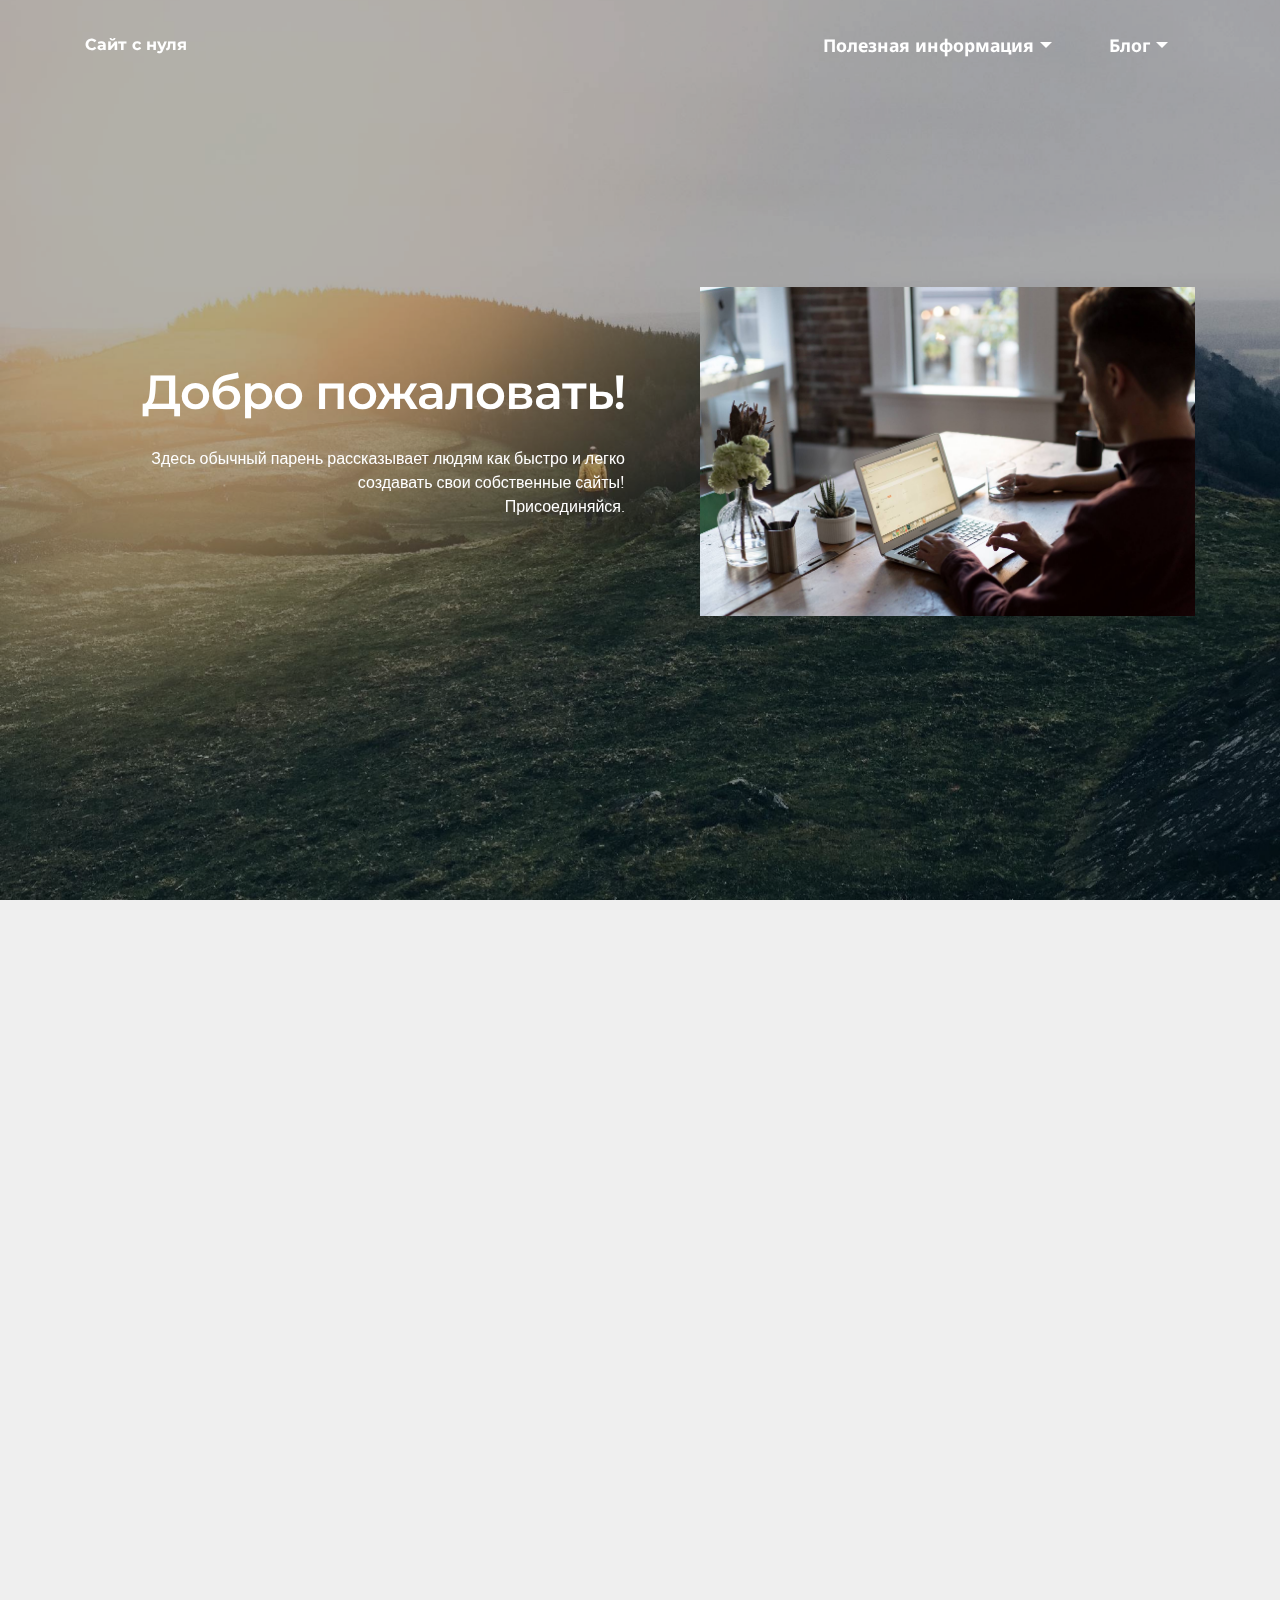
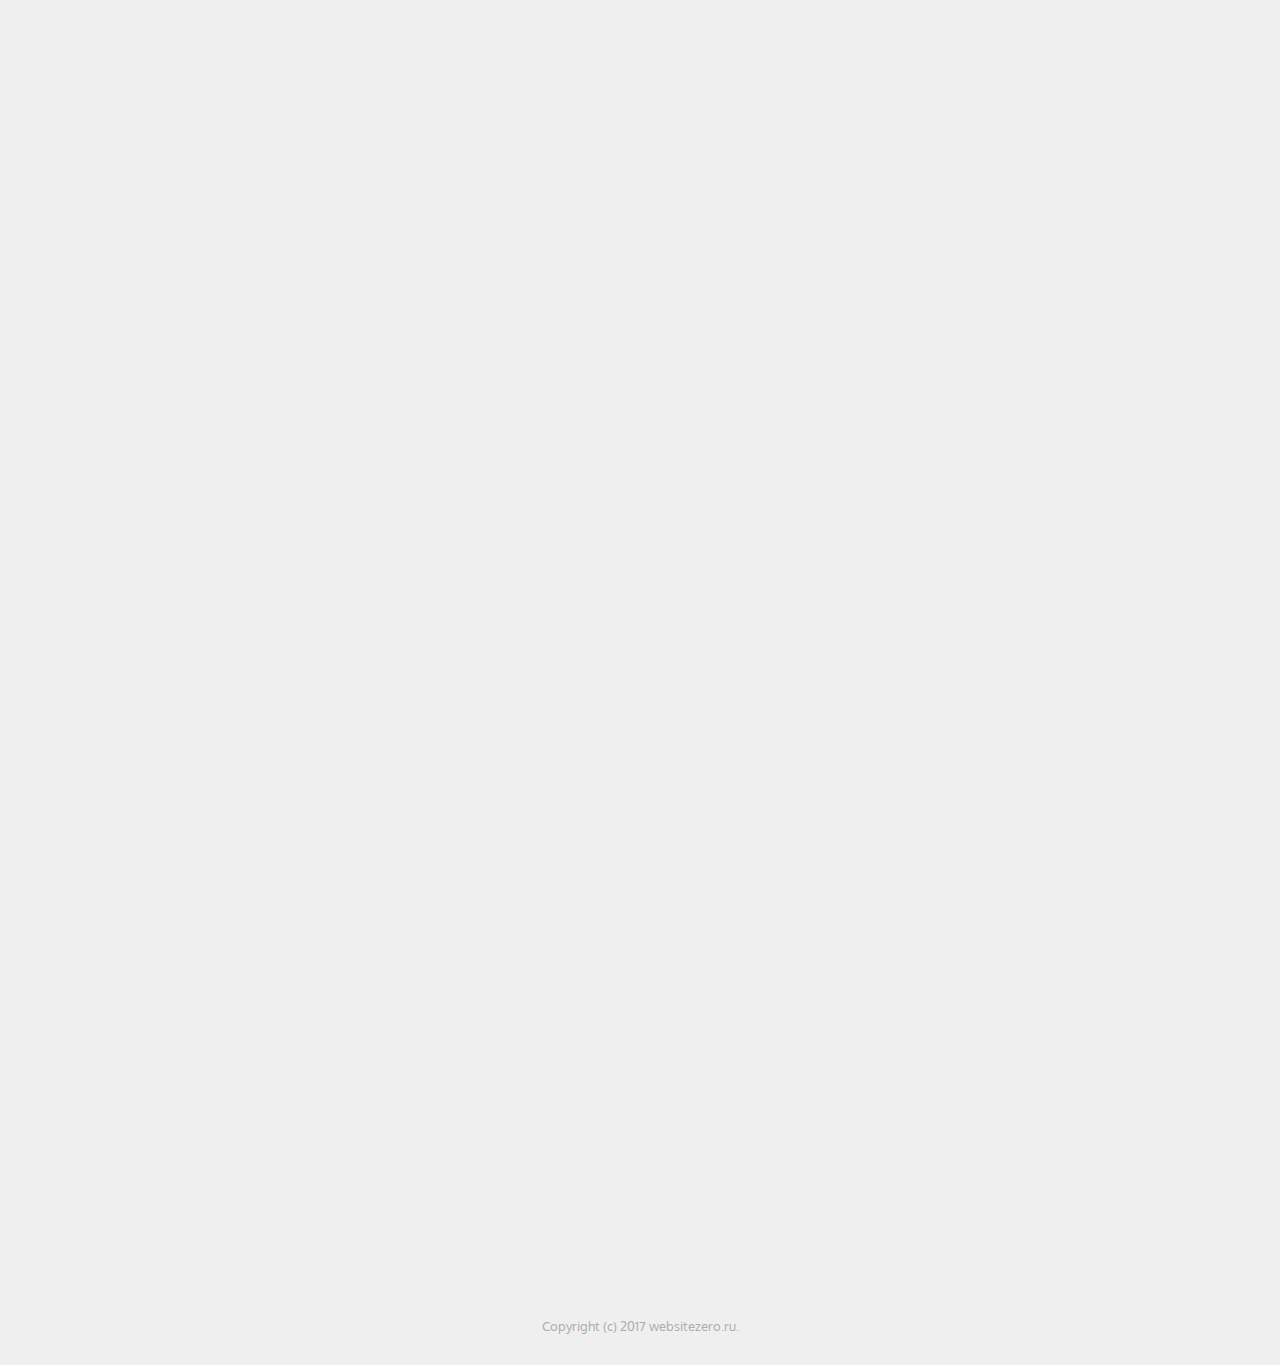
==== index.html @ 894ef50d "create github pages" ====
<!DOCTYPE html>
<html>
<head>
  <!-- Site made with Mobirise Website Builder v3.12.1, https://mobirise.com -->
  <meta charset="UTF-8">
  <meta http-equiv="X-UA-Compatible" content="IE=edge">
  <meta name="generator" content="Mobirise v3.12.1, mobirise.com">
  <meta name="viewport" content="width=device-width, initial-scale=1">
  <link rel="shortcut icon" href="assets/images/logo.png" type="image/x-icon">
  <meta name="description" content="">
  <title>Welcome</title>
  <link rel="stylesheet" href="https://fonts.googleapis.com/css?family=Lora:400,700,400italic,700italic&amp;subset=latin">
  <link rel="stylesheet" href="https://fonts.googleapis.com/css?family=Montserrat:400,700">
  <link rel="stylesheet" href="https://fonts.googleapis.com/css?family=Raleway:100,100i,200,200i,300,300i,400,400i,500,500i,600,600i,700,700i,800,800i,900,900i">
  <link rel="stylesheet" href="assets/bootstrap-material-design-font/css/material.css">
  <link rel="stylesheet" href="assets/web/assets/mobirise-icons/mobirise-icons.css">
  <link rel="stylesheet" href="assets/et-line-font-plugin/style.css">
  <link rel="stylesheet" href="assets/tether/tether.min.css">
  <link rel="stylesheet" href="assets/bootstrap/css/bootstrap.min.css">
  <link rel="stylesheet" href="assets/animate.css/animate.min.css">
  <link rel="stylesheet" href="assets/dropdown/css/style.css">
  <link rel="stylesheet" href="assets/socicon/css/styles.css">
  <link rel="stylesheet" href="assets/theme/css/style.css">
  <link rel="stylesheet" href="assets/mobirise/css/mbr-additional.css" type="text/css">
  
  
  
</head>
<body>
<section id="menu-m">

    <nav class="navbar navbar-dropdown bg-color transparent navbar-fixed-top">
        <div class="container">

            <div class="mbr-table">
                <div class="mbr-table-cell">

                    <div class="navbar-brand">
                        
                        <a class="navbar-caption" href="index.html">Сайт с нуля</a>
                    </div>

                </div>
                <div class="mbr-table-cell">

                    <button class="navbar-toggler pull-xs-right hidden-md-up" type="button" data-toggle="collapse" data-target="#exCollapsingNavbar">
                        <div class="hamburger-icon"></div>
                    </button>

                    <ul class="nav-dropdown collapse pull-xs-right nav navbar-nav navbar-toggleable-sm" id="exCollapsingNavbar"><li class="nav-item dropdown"><a class="nav-link link dropdown-toggle" href="https://mobirise.com/" data-toggle="dropdown-submenu" aria-expanded="false">Полезная информация</a><div class="dropdown-menu"><a class="dropdown-item" href="https://mobirise.com/" target="_blank">Официалный сайт Mobirise</a><a class="dropdown-item" href="Domens.html">Как выбрать хороший домен</a><a class="dropdown-item" href="Cheapest domens.html">Как подобрать хороший сайт - регистратор</a></div></li><li class="nav-item dropdown open"><a class="nav-link link dropdown-toggle" href="https://mobirise.com/" aria-expanded="true" data-toggle="dropdown-submenu">Блог</a><div class="dropdown-menu"><a class="dropdown-item" href="Introduction.html">Введение</a><a class="dropdown-item" href="Searching.html">Ищем лучший сайт-мейкер</a><a class="dropdown-item" href="Day 2.html">Создаем сам сайт</a><a class="dropdown-item" href="Day 3.html">Выходим в сеть</a></div></li></ul>
                    <button hidden="" class="navbar-toggler navbar-close" type="button" data-toggle="collapse" data-target="#exCollapsingNavbar">
                        <div class="close-icon"></div>
                    </button>

                </div>
            </div>

        </div>
    </nav>

</section>

<section class="engine"><a rel="external" href="https://mobirise.com">https://mobirise.com/</a></section><section class="mbr-section mbr-section-hero mbr-section-full header2 mbr-parallax-background mbr-after-navbar" id="header2-51" style="background-image: url(assets/images/landscape.jpg);">

    <div class="mbr-overlay" style="opacity: 0.3; background-color: rgb(0, 0, 0);">
    </div>

    <div class="mbr-table mbr-table-full">
        <div class="mbr-table-cell">

            <div class="container">
                <div class="mbr-section row">
                    <div class="mbr-table-md-up">
                        
                        
                        

                        <div class="mbr-table-cell col-md-5 content-size text-xs-center text-md-right">

                            <h3 class="mbr-section-title display-2">Добро пожаловать!</h3>

                            <div class="mbr-section-text">
                                <p>Здесь обычный парень рассказывает людям как быстро и легко &nbsp;создавать свои собственные сайты!<br>Присоединяйся.</p>
                            </div>

                            

                        </div>
                        <div class="mbr-table-cell mbr-valign-top mbr-left-padding-md-up col-md-7 image-size" style="width: 50%;">
                            <div class="mbr-figure"><img src="assets/images/coworkers.jpg"></div>
                        </div>

                    </div>
                </div>
            </div>

        </div>
    </div>

    

</section>

<section class="mbr-section mbr-section__container article" id="header3-52" style="background-color: rgb(239, 239, 239); padding-top: 20px; padding-bottom: 20px;">
    <div class="container">
        <div class="row">
            <div class="col-xs-12">
                <h3 class="mbr-section-title display-2">Почему именно я?</h3>
                <small class="mbr-section-subtitle">Все просто</small>
            </div>
        </div>
    </div>
</section>

<section class="mbr-cards mbr-section mbr-section-nopadding" id="features7-57" style="background-color: rgb(239, 239, 239);">

    

    <div class="mbr-cards-row row">
        <div class="mbr-cards-col col-xs-12 col-lg-3" style="padding-top: 80px; padding-bottom: 80px;">
            <div class="container">
                <div class="card cart-block">
                    <div class="card-img iconbox"><a href="https://mobirise.com" class="etl-icon icon-hourglass mbr-iconfont mbr-iconfont-features7" style="color: rgb(255, 255, 255);"></a></div>
                    <div class="card-block">
                        <h4 class="card-title">Быстро</h4>
                        <h5 class="card-subtitle">Время скоротечно</h5>
                        <p class="card-text">Прочитав блог один раз, вы навсегда забудете, что такое долгое создание сайтов.</p>
                        
                    </div>
                </div>
            </div>
        </div>
        <div class="mbr-cards-col col-xs-12 col-lg-3" style="padding-top: 80px; padding-bottom: 80px;">
            <div class="container">
                <div class="card cart-block">
                    <div class="card-img iconbox"><a href="https://mobirise.com" class="etl-icon icon-search mbr-iconfont mbr-iconfont-features7" style="color: rgb(255, 255, 255);"></a></div>
                    <div class="card-block">
                        <h4 class="card-title">Понятно</h4>
                        <h5 class="card-subtitle">Прочел, но не забыл</h5>
                        <p class="card-text">Большое количество скриншотов и объяснений помогут навсегда усвоить процесс создания сайтов.</p>
                        
                    </div>
                </div>
          </div>
        </div>
        <div class="mbr-cards-col col-xs-12 col-lg-3" style="padding-top: 80px; padding-bottom: 80px;">
            <div class="container">
                <div class="card cart-block">
                    <div class="card-img iconbox"><a href="https://mobirise.com" class="etl-icon icon-linegraph mbr-iconfont mbr-iconfont-features7" style="color: rgb(255, 255, 255);"></a></div>
                    <div class="card-block">
                        <h4 class="card-title">Структурировано</h4>
                        <h5 class="card-subtitle">Каждый шаг важен</h5>
                        <p class="card-text">Последовательно разбирается каждый этап создания сайта: от первого блока до покупки домена.</p>
                        
                    </div>
                </div>
            </div>
        </div>
        <div class="mbr-cards-col col-xs-12 col-lg-3" style="padding-top: 80px; padding-bottom: 80px;">
            <div class="container">
                <div class="card cart-block">
                    <div class="card-img iconbox"><a href="https://mobirise.com" class="mbri-users mbr-iconfont mbr-iconfont-features7" style="color: rgb(255, 255, 255);"></a></div>
                    <div class="card-block">
                        <h4 class="card-title">Такой же как и вы</h4>
                        <h5 class="card-subtitle">Не из XXII века</h5>
                        <p class="card-text">Я не обладаю никакими знаниями в области программирования, поэтому и говорю простыми, всем понятными словами.</p>
                        
                    </div>
                </div>
            </div>
        </div>
        
        
    </div>
</section>

<section class="mbr-section" id="testimonials2-54" style="background-color: rgb(239, 239, 239); padding-top: 120px; padding-bottom: 120px;">

    

        <div class="mbr-section mbr-section__container mbr-section__container--middle">
            <div class="container">
                <div class="row">
                    <div class="col-xs-12 text-xs-center">
                        <h3 class="mbr-section-title display-2">А что скажут пользователи?</h3>
                        
                    </div>
                </div>
            </div>
        </div>


    <div class="mbr-section mbr-section-nopadding">
        <div class="container">
            <div class="row">

                <div class="col-xs-12">

                    <div class="mbr-testimonial card">
                        <div class="card-block"><p>“Это действительно прекрасный сайт, который помог мне создать html - страницу за 3 минуты (обычно это занимает 2-3 часа) Я надеюсь, что автор продолжит работу и с другими сайт-мейкерами.”</p></div>
                        <div class="mbr-author card-footer">
                            
                            <div class="mbr-author-name">Александр В.</div>
                            
                        </div>
                    </div><div class="mbr-testimonial card">
                        <div class="card-block"><p>“На первый взгляд, это простое и понятное руководство по сложной теме, однако это не совсем так. Это простое и понятное руководство по простой теме. Благодаря этому блогу теперь я думаю именно так.”</p></div>
                        <div class="mbr-author card-footer">
                            
                            <div class="mbr-author-name">Евгений Б.</div>
                            
                        </div>
                    </div><div class="mbr-testimonial card">
                        <div class="card-block"><p>“Работаю дизайнером, и как любому дизайнеру мне требовался собственный сайт, однако я не знала что тут и как. Прочитав блог, создала свой красивый сайт всего за 20 минут. Клиенты в восторге! Спасибо! ”</p></div>
                        <div class="mbr-author card-footer">
                            
                            <div class="mbr-author-name">Юлия Ц.</div>
                            
                        </div>
                    </div>

                </div>

            </div>

        </div>
    </div>
</section>

<section class="mbr-section mbr-section__container article" id="header3-55" style="background-color: rgb(239, 239, 239); padding-top: 20px; padding-bottom: 20px;">
    <div class="container">
        <div class="row">
            <div class="col-xs-12">
                <h3 class="mbr-section-title display-2">Так чего же ты ждешь?</h3>
                
            </div>
        </div>
    </div>
</section>

<section class="mbr-section mbr-section-md-padding" id="social-buttons1-56" style="background-color: rgb(239, 239, 239); padding-top: 90px; padding-bottom: 90px;">
    
    <div class="container">
        <div class="row">
            <div class="col-md-8 col-md-offset-2 text-xs-center">
                <h3 class="mbr-section-title display-2">Расскажи об этом сайте!</h3>
                <div>

                  <div class="mbr-social-likes" data-counters="false">
                    <span class="btn btn-social facebook" title="Share link on Facebook">
                        <i class="socicon socicon-facebook"></i>
                    </span>
                    <span class="btn btn-social twitter" title="Share link on Twitter">
                        <i class="socicon socicon-twitter"></i>
                    </span>
                    
                    <span class="btn btn-social vkontakte" title="Share link on VKontakte">
                        <i class="socicon socicon-vkontakte"></i>
                    </span>
                    <span class="btn btn-social odnoklassniki" title="Share link on Odnoklassniki">
                        <i class="socicon socicon-odnoklassniki"></i>
                    </span>
                  </div>

                </div>
            </div>
        </div>
    </div>
</section>

<footer class="mbr-small-footer mbr-section mbr-section-nopadding" id="footer1-2" style="background-color: rgb(239, 239, 239); padding-top: 1.75rem; padding-bottom: 1.75rem;">
    
    <div class="container">
        <p class="text-xs-center">Copyright (c) 2017 websitezero.ru.</p>
    </div>
</footer>


  <script src="assets/web/assets/jquery/jquery.min.js"></script>
  <script src="assets/tether/tether.min.js"></script>
  <script src="assets/bootstrap/js/bootstrap.min.js"></script>
  <script src="assets/smooth-scroll/smooth-scroll.js"></script>
  <script src="assets/viewport-checker/jquery.viewportchecker.js"></script>
  <script src="assets/dropdown/js/script.min.js"></script>
  <script src="assets/touch-swipe/jquery.touch-swipe.min.js"></script>
  <script src="assets/jarallax/jarallax.js"></script>
  <script src="assets/social-likes/social-likes.js"></script>
  <script src="assets/theme/js/script.js"></script>
  
  
  <input name="animation" type="hidden">
  </body>
</html>
---- assets/bootstrap-material-design-font/css/material.css ----
@font-face {
  font-family: 'Material-Design-Icons';
  src: url('../fonts/Material-Design-Icons.eot?3ocs8m');
  src: url('../fonts/Material-Design-Icons.eot?#iefix3ocs8m') format('embedded-opentype'), url('../fonts/Material-Design-Icons.woff?3ocs8m') format('woff'), url('../fonts/Material-Design-Icons.ttf?3ocs8m') format('truetype'), url('../fonts/Material-Design-Icons.svg?3ocs8m#Material-Design-Icons') format('svg');
  font-weight: normal;
  font-style: normal;
}
[class^="mdi-"],
[class*="mdi-"] {
  speak: none;
  display: inline-block;
  font-style: normal;
  font-variant:normal;
  font-weight:normal;
  /*font-size:24px;*/
  line-height:1;
  font-family:'Material-Design-Icons' !important;
  text-rendering: auto;
  
  -webkit-font-smoothing: antialiased;
  -moz-osx-font-smoothing: grayscale;
  -webkit-transform: translate(0, 0);
      -ms-transform: translate(0, 0);
          transform: translate(0, 0);
}
[class^="mdi-"]:before,
[class*="mdi-"]:before {
  display: inline-block;
  speak: none;
  text-decoration: inherit;
}
[class^="mdi-"].pull-left,
[class*="mdi-"].pull-left {
  margin-right: .3em;
}
[class^="mdi-"].pull-right,
[class*="mdi-"].pull-right {
  margin-left: .3em;
}
[class^="mdi-"].mdi-lg:before,
[class*="mdi-"].mdi-lg:before,
[class^="mdi-"].mdi-lg:after,
[class*="mdi-"].mdi-lg:after {
  font-size: 1.33333333em;
  line-height: 0.75em;
  vertical-align: -15%;
}
[class^="mdi-"].mdi-2x:before,
[class*="mdi-"].mdi-2x:before,
[class^="mdi-"].mdi-2x:after,
[class*="mdi-"].mdi-2x:after {
  font-size: 2em;
}
[class^="mdi-"].mdi-3x:before,
[class*="mdi-"].mdi-3x:before,
[class^="mdi-"].mdi-3x:after,
[class*="mdi-"].mdi-3x:after {
  font-size: 3em;
}
[class^="mdi-"].mdi-4x:before,
[class*="mdi-"].mdi-4x:before,
[class^="mdi-"].mdi-4x:after,
[class*="mdi-"].mdi-4x:after {
  font-size: 4em;
}
[class^="mdi-"].mdi-5x:before,
[class*="mdi-"].mdi-5x:before,
[class^="mdi-"].mdi-5x:after,
[class*="mdi-"].mdi-5x:after {
  font-size: 5em;
}
[class^="mdi-device-signal-cellular-"]:after,
[class^="mdi-device-battery-"]:after,
[class^="mdi-device-battery-charging-"]:after,
[class^="mdi-device-signal-cellular-connected-no-internet-"]:after,
[class^="mdi-device-signal-wifi-"]:after,
[class^="mdi-device-signal-wifi-statusbar-not-connected"]:after,
.mdi-device-network-wifi:after {
  opacity: .3;
  position: absolute;
  left: 0;
  top: 0;
  z-index: 1;
  display: inline-block;
  speak: none;
  text-decoration: inherit;
}
[class^="mdi-device-signal-cellular-"]:after {
  content: "\e758";
}
[class^="mdi-device-battery-"]:after {
  content: "\e735";
}
[class^="mdi-device-battery-charging-"]:after {
  content: "\e733";
}
[class^="mdi-device-signal-cellular-connected-no-internet-"]:after {
  content: "\e75d";
}
[class^="mdi-device-signal-wifi-"]:after,
.mdi-device-network-wifi:after {
  content: "\e765";
}
[class^="mdi-device-signal-wifi-statusbasr-not-connected"]:after {
  content: "\e8f7";
}
.mdi-device-signal-cellular-off:after,
.mdi-device-signal-cellular-null:after,
.mdi-device-signal-cellular-no-sim:after,
.mdi-device-signal-wifi-off:after,
.mdi-device-signal-wifi-4-bar:after,
.mdi-device-signal-cellular-4-bar:after,
.mdi-device-battery-alert:after,
.mdi-device-signal-cellular-connected-no-internet-4-bar:after,
.mdi-device-battery-std:after,
.mdi-device-battery-full .mdi-device-battery-unknown:after {
  content: "";
}
.mdi-fw {
  width: 1.28571429em;
  text-align: center;
}
.mdi-ul {
  padding-left: 0;
  margin-left: 2.14285714em;
  list-style-type: none;
}
.mdi-ul > li {
  position: relative;
}
.mdi-li {
  position: absolute;
  left: -2.14285714em;
  width: 2.14285714em;
  top: 0.14285714em;
  text-align: center;
}
.mdi-li.mdi-lg {
  left: -1.85714286em;
}
.mdi-border {
  padding: .2em .25em .15em;
  border: solid 0.08em #eeeeee;
  border-radius: .1em;
}
.mdi-spin {
  -webkit-animation: mdi-spin 2s infinite linear;
  animation: mdi-spin 2s infinite linear;
  -webkit-transform-origin: 50% 50%;
  -ms-transform-origin: 50% 50%;
      transform-origin: 50% 50%;
}
.mdi-pulse {
  -webkit-animation: mdi-spin 1s steps(8) infinite;
  animation: mdi-spin 1s steps(8) infinite;
  -webkit-transform-origin: 50% 50%;
  -ms-transform-origin: 50% 50%;
      transform-origin: 50% 50%;
}
@-webkit-keyframes mdi-spin {
  0% {
    -webkit-transform: rotate(0deg);
    transform: rotate(0deg);
  }
  100% {
    -webkit-transform: rotate(359deg);
    transform: rotate(359deg);
  }
}
@keyframes mdi-spin {
  0% {
    -webkit-transform: rotate(0deg);
    transform: rotate(0deg);
  }
  100% {
    -webkit-transform: rotate(359deg);
    transform: rotate(359deg);
  }
}
.mdi-rotate-90 {
  filter: progid:DXImageTransform.Microsoft.BasicImage(rotation=1);
  -webkit-transform: rotate(90deg);
  -ms-transform: rotate(90deg);
  transform: rotate(90deg);
}
.mdi-rotate-180 {
  filter: progid:DXImageTransform.Microsoft.BasicImage(rotation=2);
  -webkit-transform: rotate(180deg);
  -ms-transform: rotate(180deg);
  transform: rotate(180deg);
}
.mdi-rotate-270 {
  filter: progid:DXImageTransform.Microsoft.BasicImage(rotation=3);
  -webkit-transform: rotate(270deg);
  -ms-transform: rotate(270deg);
  transform: rotate(270deg);
}
.mdi-flip-horizontal {
  filter: progid:DXImageTransform.Microsoft.BasicImage(rotation=0, mirror=1);
  -webkit-transform: scale(-1, 1);
  -ms-transform: scale(-1, 1);
  transform: scale(-1, 1);
}
.mdi-flip-vertical {
  filter: progid:DXImageTransform.Microsoft.BasicImage(rotation=2, mirror=1);
  -webkit-transform: scale(1, -1);
  -ms-transform: scale(1, -1);
  transform: scale(1, -1);
}
:root .mdi-rotate-90,
:root .mdi-rotate-180,
:root .mdi-rotate-270,
:root .mdi-flip-horizontal,
:root .mdi-flip-vertical {
  -webkit-filter: none;
          filter: none;
}
.mdi-stack {
  position: relative;
  display: inline-block;
  width: 2em;
  height: 2em;
  line-height: 2em;
  vertical-align: middle;
}
.mdi-stack-1x,
.mdi-stack-2x {
  position: absolute;
  left: 0;
  width: 100%;
  text-align: center;
}
.mdi-stack-1x {
  line-height: inherit;
}
.mdi-stack-2x {
  font-size: 2em;
}
.mdi-inverse {
  color: #ffffff;
}
/* Start Icons */
.mdi-action-3d-rotation:before {
  content: "\e600";
}
.mdi-action-accessibility:before {
  content: "\e601";
}
.mdi-action-account-balance-wallet:before {
  content: "\e602";
}
.mdi-action-account-balance:before {
  content: "\e603";
}
.mdi-action-account-box:before {
  content: "\e604";
}
.mdi-action-account-child:before {
  content: "\e605";
}
.mdi-action-account-circle:before {
  content: "\e606";
}
.mdi-action-add-shopping-cart:before {
  content: "\e607";
}
.mdi-action-alarm-add:before {
  content: "\e608";
}
.mdi-action-alarm-off:before {
  content: "\e609";
}
.mdi-action-alarm-on:before {
  content: "\e60a";
}
.mdi-action-alarm:before {
  content: "\e60b";
}
.mdi-action-android:before {
  content: "\e60c";
}
.mdi-action-announcement:before {
  content: "\e60d";
}
.mdi-action-aspect-ratio:before {
  content: "\e60e";
}
.mdi-action-assessment:before {
  content: "\e60f";
}
.mdi-action-assignment-ind:before {
  content: "\e610";
}
.mdi-action-assignment-late:before {
  content: "\e611";
}
.mdi-action-assignment-return:before {
  content: "\e612";
}
.mdi-action-assignment-returned:before {
  content: "\e613";
}
.mdi-action-assignment-turned-in:before {
  content: "\e614";
}
.mdi-action-assignment:before {
  content: "\e615";
}
.mdi-action-autorenew:before {
  content: "\e616";
}
.mdi-action-backup:before {
  content: "\e617";
}
.mdi-action-book:before {
  content: "\e618";
}
.mdi-action-bookmark-outline:before {
  content: "\e619";
}
.mdi-action-bookmark:before {
  content: "\e61a";
}
.mdi-action-bug-report:before {
  content: "\e61b";
}
.mdi-action-cached:before {
  content: "\e61c";
}
.mdi-action-check-circle:before {
  content: "\e61d";
}
.mdi-action-class:before {
  content: "\e61e";
}
.mdi-action-credit-card:before {
  content: "\e61f";
}
.mdi-action-dashboard:before {
  content: "\e620";
}
.mdi-action-delete:before {
  content: "\e621";
}
.mdi-action-description:before {
  content: "\e622";
}
.mdi-action-dns:before {
  content: "\e623";
}
.mdi-action-done-all:before {
  content: "\e624";
}
.mdi-action-done:before {
  content: "\e625";
}
.mdi-action-event:before {
  content: "\e626";
}
.mdi-action-exit-to-app:before {
  content: "\e627";
}
.mdi-action-explore:before {
  content: "\e628";
}
.mdi-action-extension:before {
  content: "\e629";
}
.mdi-action-face-unlock:before {
  content: "\e62a";
}
.mdi-action-favorite-outline:before {
  content: "\e62b";
}
.mdi-action-favorite:before {
  content: "\e62c";
}
.mdi-action-find-in-page:before {
  content: "\e62d";
}
.mdi-action-find-replace:before {
  content: "\e62e";
}
.mdi-action-flip-to-back:before {
  content: "\e62f";
}
.mdi-action-flip-to-front:before {
  content: "\e630";
}
.mdi-action-get-app:before {
  content: "\e631";
}
.mdi-action-grade:before {
  content: "\e632";
}
.mdi-action-group-work:before {
  content: "\e633";
}
.mdi-action-help:before {
  content: "\e634";
}
.mdi-action-highlight-remove:before {
  content: "\e635";
}
.mdi-action-history:before {
  content: "\e636";
}
.mdi-action-home:before {
  content: "\e637";
}
.mdi-action-https:before {
  content: "\e638";
}
.mdi-action-info-outline:before {
  content: "\e639";
}
.mdi-action-info:before {
  content: "\e63a";
}
.mdi-action-input:before {
  content: "\e63b";
}
.mdi-action-invert-colors:before {
  content: "\e63c";
}
.mdi-action-label-outline:before {
  content: "\e63d";
}
.mdi-action-label:before {
  content: "\e63e";
}
.mdi-action-language:before {
  content: "\e63f";
}
.mdi-action-launch:before {
  content: "\e640";
}
.mdi-action-list:before {
  content: "\e641";
}
.mdi-action-lock-open:before {
  content: "\e642";
}
.mdi-action-lock-outline:before {
  content: "\e643";
}
.mdi-action-lock:before {
  content: "\e644";
}
.mdi-action-loyalty:before {
  content: "\e645";
}
.mdi-action-markunread-mailbox:before {
  content: "\e646";
}
.mdi-action-note-add:before {
  content: "\e647";
}
.mdi-action-open-in-browser:before {
  content: "\e648";
}
.mdi-action-open-in-new:before {
  content: "\e649";
}
.mdi-action-open-with:before {
  content: "\e64a";
}
.mdi-action-pageview:before {
  content: "\e64b";
}
.mdi-action-payment:before {
  content: "\e64c";
}
.mdi-action-perm-camera-mic:before {
  content: "\e64d";
}
.mdi-action-perm-contact-cal:before {
  content: "\e64e";
}
.mdi-action-perm-data-setting:before {
  content: "\e64f";
}
.mdi-action-perm-device-info:before {
  content: "\e650";
}
.mdi-action-perm-identity:before {
  content: "\e651";
}
.mdi-action-perm-media:before {
  content: "\e652";
}
.mdi-action-perm-phone-msg:before {
  content: "\e653";
}
.mdi-action-perm-scan-wifi:before {
  content: "\e654";
}
.mdi-action-picture-in-picture:before {
  content: "\e655";
}
.mdi-action-polymer:before {
  content: "\e656";
}
.mdi-action-print:before {
  content: "\e657";
}
.mdi-action-query-builder:before {
  content: "\e658";
}
.mdi-action-question-answer:before {
  content: "\e659";
}
.mdi-action-receipt:before {
  content: "\e65a";
}
.mdi-action-redeem:before {
  content: "\e65b";
}
.mdi-action-reorder:before {
  content: "\e65c";
}
.mdi-action-report-problem:before {
  content: "\e65d";
}
.mdi-action-restore:before {
  content: "\e65e";
}
.mdi-action-room:before {
  content: "\e65f";
}
.mdi-action-schedule:before {
  content: "\e660";
}
.mdi-action-search:before {
  content: "\e661";
}
.mdi-action-settings-applications:before {
  content: "\e662";
}
.mdi-action-settings-backup-restore:before {
  content: "\e663";
}
.mdi-action-settings-bluetooth:before {
  content: "\e664";
}
.mdi-action-settings-cell:before {
  content: "\e665";
}
.mdi-action-settings-display:before {
  content: "\e666";
}
.mdi-action-settings-ethernet:before {
  content: "\e667";
}
.mdi-action-settings-input-antenna:before {
  content: "\e668";
}
.mdi-action-settings-input-component:before {
  content: "\e669";
}
.mdi-action-settings-input-composite:before {
  content: "\e66a";
}
.mdi-action-settings-input-hdmi:before {
  content: "\e66b";
}
.mdi-action-settings-input-svideo:before {
  content: "\e66c";
}
.mdi-action-settings-overscan:before {
  content: "\e66d";
}
.mdi-action-settings-phone:before {
  content: "\e66e";
}
.mdi-action-settings-power:before {
  content: "\e66f";
}
.mdi-action-settings-remote:before {
  content: "\e670";
}
.mdi-action-settings-voice:before {
  content: "\e671";
}
.mdi-action-settings:before {
  content: "\e672";
}
.mdi-action-shop-two:before {
  content: "\e673";
}
.mdi-action-shop:before {
  content: "\e674";
}
.mdi-action-shopping-basket:before {
  content: "\e675";
}
.mdi-action-shopping-cart:before {
  content: "\e676";
}
.mdi-action-speaker-notes:before {
  content: "\e677";
}
.mdi-action-spellcheck:before {
  content: "\e678";
}
.mdi-action-star-rate:before {
  content: "\e679";
}
.mdi-action-stars:before {
  content: "\e67a";
}
.mdi-action-store:before {
  content: "\e67b";
}
.mdi-action-subject:before {
  content: "\e67c";
}
.mdi-action-supervisor-account:before {
  content: "\e67d";
}
.mdi-action-swap-horiz:before {
  content: "\e67e";
}
.mdi-action-swap-vert-circle:before {
  content: "\e67f";
}
.mdi-action-swap-vert:before {
  content: "\e680";
}
.mdi-action-system-update-tv:before {
  content: "\e681";
}
.mdi-action-tab-unselected:before {
  content: "\e682";
}
.mdi-action-tab:before {
  content: "\e683";
}
.mdi-action-theaters:before {
  content: "\e684";
}
.mdi-action-thumb-down:before {
  content: "\e685";
}
.mdi-action-thumb-up:before {
  content: "\e686";
}
.mdi-action-thumbs-up-down:before {
  content: "\e687";
}
.mdi-action-toc:before {
  content: "\e688";
}
.mdi-action-today:before {
  content: "\e689";
}
.mdi-action-track-changes:before {
  content: "\e68a";
}
.mdi-action-translate:before {
  content: "\e68b";
}
.mdi-action-trending-down:before {
  content: "\e68c";
}
.mdi-action-trending-neutral:before {
  content: "\e68d";
}
.mdi-action-trending-up:before {
  content: "\e68e";
}
.mdi-action-turned-in-not:before {
  content: "\e68f";
}
.mdi-action-turned-in:before {
  content: "\e690";
}
.mdi-action-verified-user:before {
  content: "\e691";
}
.mdi-action-view-agenda:before {
  content: "\e692";
}
.mdi-action-view-array:before {
  content: "\e693";
}
.mdi-action-view-carousel:before {
  content: "\e694";
}
.mdi-action-view-column:before {
  content: "\e695";
}
.mdi-action-view-day:before {
  content: "\e696";
}
.mdi-action-view-headline:before {
  content: "\e697";
}
.mdi-action-view-list:before {
  content: "\e698";
}
.mdi-action-view-module:before {
  content: "\e699";
}
.mdi-action-view-quilt:before {
  content: "\e69a";
}
.mdi-action-view-stream:before {
  content: "\e69b";
}
.mdi-action-view-week:before {
  content: "\e69c";
}
.mdi-action-visibility-off:before {
  content: "\e69d";
}
.mdi-action-visibility:before {
  content: "\e69e";
}
.mdi-action-wallet-giftcard:before {
  content: "\e69f";
}
.mdi-action-wallet-membership:before {
  content: "\e6a0";
}
.mdi-action-wallet-travel:before {
  content: "\e6a1";
}
.mdi-action-work:before {
  content: "\e6a2";
}
.mdi-alert-error:before {
  content: "\e6a3";
}
.mdi-alert-warning:before {
  content: "\e6a4";
}
.mdi-av-album:before {
  content: "\e6a5";
}
.mdi-av-closed-caption:before {
  content: "\e6a6";
}
.mdi-av-equalizer:before {
  content: "\e6a7";
}
.mdi-av-explicit:before {
  content: "\e6a8";
}
.mdi-av-fast-forward:before {
  content: "\e6a9";
}
.mdi-av-fast-rewind:before {
  content: "\e6aa";
}
.mdi-av-games:before {
  content: "\e6ab";
}
.mdi-av-hearing:before {
  content: "\e6ac";
}
.mdi-av-high-quality:before {
  content: "\e6ad";
}
.mdi-av-loop:before {
  content: "\e6ae";
}
.mdi-av-mic-none:before {
  content: "\e6af";
}
.mdi-av-mic-off:before {
  content: "\e6b0";
}
.mdi-av-mic:before {
  content: "\e6b1";
}
.mdi-av-movie:before {
  content: "\e6b2";
}
.mdi-av-my-library-add:before {
  content: "\e6b3";
}
.mdi-av-my-library-books:before {
  content: "\e6b4";
}
.mdi-av-my-library-music:before {
  content: "\e6b5";
}
.mdi-av-new-releases:before {
  content: "\e6b6";
}
.mdi-av-not-interested:before {
  content: "\e6b7";
}
.mdi-av-pause-circle-fill:before {
  content: "\e6b8";
}
.mdi-av-pause-circle-outline:before {
  content: "\e6b9";
}
.mdi-av-pause:before {
  content: "\e6ba";
}
.mdi-av-play-arrow:before {
  content: "\e6bb";
}
.mdi-av-play-circle-fill:before {
  content: "\e6bc";
}
.mdi-av-play-circle-outline:before {
  content: "\e6bd";
}
.mdi-av-play-shopping-bag:before {
  content: "\e6be";
}
.mdi-av-playlist-add:before {
  content: "\e6bf";
}
.mdi-av-queue-music:before {
  content: "\e6c0";
}
.mdi-av-queue:before {
  content: "\e6c1";
}
.mdi-av-radio:before {
  content: "\e6c2";
}
.mdi-av-recent-actors:before {
  content: "\e6c3";
}
.mdi-av-repeat-one:before {
  content: "\e6c4";
}
.mdi-av-repeat:before {
  content: "\e6c5";
}
.mdi-av-replay:before {
  content: "\e6c6";
}
.mdi-av-shuffle:before {
  content: "\e6c7";
}
.mdi-av-skip-next:before {
  content: "\e6c8";
}
.mdi-av-skip-previous:before {
  content: "\e6c9";
}
.mdi-av-snooze:before {
  content: "\e6ca";
}
.mdi-av-stop:before {
  content: "\e6cb";
}
.mdi-av-subtitles:before {
  content: "\e6cc";
}
.mdi-av-surround-sound:before {
  content: "\e6cd";
}
.mdi-av-timer:before {
  content: "\e6ce";
}
.mdi-av-video-collection:before {
  content: "\e6cf";
}
.mdi-av-videocam-off:before {
  content: "\e6d0";
}
.mdi-av-videocam:before {
  content: "\e6d1";
}
.mdi-av-volume-down:before {
  content: "\e6d2";
}
.mdi-av-volume-mute:before {
  content: "\e6d3";
}
.mdi-av-volume-off:before {
  content: "\e6d4";
}
.mdi-av-volume-up:before {
  content: "\e6d5";
}
.mdi-av-web:before {
  content: "\e6d6";
}
.mdi-communication-business:before {
  content: "\e6d7";
}
.mdi-communication-call-end:before {
  content: "\e6d8";
}
.mdi-communication-call-made:before {
  content: "\e6d9";
}
.mdi-communication-call-merge:before {
  content: "\e6da";
}
.mdi-communication-call-missed:before {
  content: "\e6db";
}
.mdi-communication-call-received:before {
  content: "\e6dc";
}
.mdi-communication-call-split:before {
  content: "\e6dd";
}
.mdi-communication-call:before {
  content: "\e6de";
}
.mdi-communication-chat:before {
  content: "\e6df";
}
.mdi-communication-clear-all:before {
  content: "\e6e0";
}
.mdi-communication-comment:before {
  content: "\e6e1";
}
.mdi-communication-contacts:before {
  content: "\e6e2";
}
.mdi-communication-dialer-sip:before {
  content: "\e6e3";
}
.mdi-communication-dialpad:before {
  content: "\e6e4";
}
.mdi-communication-dnd-on:before {
  content: "\e6e5";
}
.mdi-communication-email:before {
  content: "\e6e6";
}
.mdi-communication-forum:before {
  content: "\e6e7";
}
.mdi-communication-import-export:before {
  content: "\e6e8";
}
.mdi-communication-invert-colors-off:before {
  content: "\e6e9";
}
.mdi-communication-invert-colors-on:before {
  content: "\e6ea";
}
.mdi-communication-live-help:before {
  content: "\e6eb";
}
.mdi-communication-location-off:before {
  content: "\e6ec";
}
.mdi-communication-location-on:before {
  content: "\e6ed";
}
.mdi-communication-message:before {
  content: "\e6ee";
}
.mdi-communication-messenger:before {
  content: "\e6ef";
}
.mdi-communication-no-sim:before {
  content: "\e6f0";
}
.mdi-communication-phone:before {
  content: "\e6f1";
}
.mdi-communication-portable-wifi-off:before {
  content: "\e6f2";
}
.mdi-communication-quick-contacts-dialer:before {
  content: "\e6f3";
}
.mdi-communication-quick-contacts-mail:before {
  content: "\e6f4";
}
.mdi-communication-ring-volume:before {
  content: "\e6f5";
}
.mdi-communication-stay-current-landscape:before {
  content: "\e6f6";
}
.mdi-communication-stay-current-portrait:before {
  content: "\e6f7";
}
.mdi-communication-stay-primary-landscape:before {
  content: "\e6f8";
}
.mdi-communication-stay-primary-portrait:before {
  content: "\e6f9";
}
.mdi-communication-swap-calls:before {
  content: "\e6fa";
}
.mdi-communication-textsms:before {
  content: "\e6fb";
}
.mdi-communication-voicemail:before {
  content: "\e6fc";
}
.mdi-communication-vpn-key:before {
  content: "\e6fd";
}
.mdi-content-add-box:before {
  content: "\e6fe";
}
.mdi-content-add-circle-outline:before {
  content: "\e6ff";
}
.mdi-content-add-circle:before {
  content: "\e700";
}
.mdi-content-add:before {
  content: "\e701";
}
.mdi-content-archive:before {
  content: "\e702";
}
.mdi-content-backspace:before {
  content: "\e703";
}
.mdi-content-block:before {
  content: "\e704";
}
.mdi-content-clear:before {
  content: "\e705";
}
.mdi-content-content-copy:before {
  content: "\e706";
}
.mdi-content-content-cut:before {
  content: "\e707";
}
.mdi-content-content-paste:before {
  content: "\e708";
}
.mdi-content-create:before {
  content: "\e709";
}
.mdi-content-drafts:before {
  content: "\e70a";
}
.mdi-content-filter-list:before {
  content: "\e70b";
}
.mdi-content-flag:before {
  content: "\e70c";
}
.mdi-content-forward:before {
  content: "\e70d";
}
.mdi-content-gesture:before {
  content: "\e70e";
}
.mdi-content-inbox:before {
  content: "\e70f";
}
.mdi-content-link:before {
  content: "\e710";
}
.mdi-content-mail:before {
  content: "\e711";
}
.mdi-content-markunread:before {
  content: "\e712";
}
.mdi-content-redo:before {
  content: "\e713";
}
.mdi-content-remove-circle-outline:before {
  content: "\e714";
}
.mdi-content-remove-circle:before {
  content: "\e715";
}
.mdi-content-remove:before {
  content: "\e716";
}
.mdi-content-reply-all:before {
  content: "\e717";
}
.mdi-content-reply:before {
  content: "\e718";
}
.mdi-content-report:before {
  content: "\e719";
}
.mdi-content-save:before {
  content: "\e71a";
}
.mdi-content-select-all:before {
  content: "\e71b";
}
.mdi-content-send:before {
  content: "\e71c";
}
.mdi-content-sort:before {
  content: "\e71d";
}
.mdi-content-text-format:before {
  content: "\e71e";
}
.mdi-content-undo:before {
  content: "\e71f";
}
.mdi-editor-attach-file:before {
  content: "\e776";
}
.mdi-editor-attach-money:before {
  content: "\e777";
}
.mdi-editor-border-all:before {
  content: "\e778";
}
.mdi-editor-border-bottom:before {
  content: "\e779";
}
.mdi-editor-border-clear:before {
  content: "\e77a";
}
.mdi-editor-border-color:before {
  content: "\e77b";
}
.mdi-editor-border-horizontal:before {
  content: "\e77c";
}
.mdi-editor-border-inner:before {
  content: "\e77d";
}
.mdi-editor-border-left:before {
  content: "\e77e";
}
.mdi-editor-border-outer:before {
  content: "\e77f";
}
.mdi-editor-border-right:before {
  content: "\e780";
}
.mdi-editor-border-style:before {
  content: "\e781";
}
.mdi-editor-border-top:before {
  content: "\e782";
}
.mdi-editor-border-vertical:before {
  content: "\e783";
}
.mdi-editor-format-align-center:before {
  content: "\e784";
}
.mdi-editor-format-align-justify:before {
  content: "\e785";
}
.mdi-editor-format-align-left:before {
  content: "\e786";
}
.mdi-editor-format-align-right:before {
  content: "\e787";
}
.mdi-editor-format-bold:before {
  content: "\e788";
}
.mdi-editor-format-clear:before {
  content: "\e789";
}
.mdi-editor-format-color-fill:before {
  content: "\e78a";
}
.mdi-editor-format-color-reset:before {
  content: "\e78b";
}
.mdi-editor-format-color-text:before {
  content: "\e78c";
}
.mdi-editor-format-indent-decrease:before {
  content: "\e78d";
}
.mdi-editor-format-indent-increase:before {
  content: "\e78e";
}
.mdi-editor-format-italic:before {
  content: "\e78f";
}
.mdi-editor-format-line-spacing:before {
  content: "\e790";
}
.mdi-editor-format-list-bulleted:before {
  content: "\e791";
}
.mdi-editor-format-list-numbered:before {
  content: "\e792";
}
.mdi-editor-format-paint:before {
  content: "\e793";
}
.mdi-editor-format-quote:before {
  content: "\e794";
}
.mdi-editor-format-size:before {
  content: "\e795";
}
.mdi-editor-format-strikethrough:before {
  content: "\e796";
}
.mdi-editor-format-textdirection-l-to-r:before {
  content: "\e797";
}
.mdi-editor-format-textdirection-r-to-l:before {
  content: "\e798";
}
.mdi-editor-format-underline:before {
  content: "\e799";
}
.mdi-editor-functions:before {
  content: "\e79a";
}
.mdi-editor-insert-chart:before {
  content: "\e79b";
}
.mdi-editor-insert-comment:before {
  content: "\e79c";
}
.mdi-editor-insert-drive-file:before {
  content: "\e79d";
}
.mdi-editor-insert-emoticon:before {
  content: "\e79e";
}
.mdi-editor-insert-invitation:before {
  content: "\e79f";
}
.mdi-editor-insert-link:before {
  content: "\e7a0";
}
.mdi-editor-insert-photo:before {
  content: "\e7a1";
}
.mdi-editor-merge-type:before {
  content: "\e7a2";
}
.mdi-editor-mode-comment:before {
  content: "\e7a3";
}
.mdi-editor-mode-edit:before {
  content: "\e7a4";
}
.mdi-editor-publish:before {
  content: "\e7a5";
}
.mdi-editor-vertical-align-bottom:before {
  content: "\e7a6";
}
.mdi-editor-vertical-align-center:before {
  content: "\e7a7";
}
.mdi-editor-vertical-align-top:before {
  content: "\e7a8";
}
.mdi-editor-wrap-text:before {
  content: "\e7a9";
}
.mdi-file-attachment:before {
  content: "\e7aa";
}
.mdi-file-cloud-circle:before {
  content: "\e7ab";
}
.mdi-file-cloud-done:before {
  content: "\e7ac";
}
.mdi-file-cloud-download:before {
  content: "\e7ad";
}
.mdi-file-cloud-off:before {
  content: "\e7ae";
}
.mdi-file-cloud-queue:before {
  content: "\e7af";
}
.mdi-file-cloud-upload:before {
  content: "\e7b0";
}
.mdi-file-cloud:before {
  content: "\e7b1";
}
.mdi-file-file-download:before {
  content: "\e7b2";
}
.mdi-file-file-upload:before {
  content: "\e7b3";
}
.mdi-file-folder-open:before {
  content: "\e7b4";
}
.mdi-file-folder-shared:before {
  content: "\e7b5";
}
.mdi-file-folder:before {
  content: "\e7b6";
}
.mdi-device-access-alarm:before {
  content: "\e720";
}
.mdi-device-access-alarms:before {
  content: "\e721";
}
.mdi-device-access-time:before {
  content: "\e722";
}
.mdi-device-add-alarm:before {
  content: "\e723";
}
.mdi-device-airplanemode-off:before {
  content: "\e724";
}
.mdi-device-airplanemode-on:before {
  content: "\e725";
}
.mdi-device-battery-20:before {
  content: "\e726";
}
.mdi-device-battery-30:before {
  content: "\e727";
}
.mdi-device-battery-50:before {
  content: "\e728";
}
.mdi-device-battery-60:before {
  content: "\e729";
}
.mdi-device-battery-80:before {
  content: "\e72a";
}
.mdi-device-battery-90:before {
  content: "\e72b";
}
.mdi-device-battery-alert:before {
  content: "\e72c";
}
.mdi-device-battery-charging-20:before {
  content: "\e72d";
}
.mdi-device-battery-charging-30:before {
  content: "\e72e";
}
.mdi-device-battery-charging-50:before {
  content: "\e72f";
}
.mdi-device-battery-charging-60:before {
  content: "\e730";
}
.mdi-device-battery-charging-80:before {
  content: "\e731";
}
.mdi-device-battery-charging-90:before {
  content: "\e732";
}
.mdi-device-battery-charging-full:before {
  content: "\e733";
}
.mdi-device-battery-full:before {
  content: "\e734";
}
.mdi-device-battery-std:before {
  content: "\e735";
}
.mdi-device-battery-unknown:before {
  content: "\e736";
}
.mdi-device-bluetooth-connected:before {
  content: "\e737";
}
.mdi-device-bluetooth-disabled:before {
  content: "\e738";
}
.mdi-device-bluetooth-searching:before {
  content: "\e739";
}
.mdi-device-bluetooth:before {
  content: "\e73a";
}
.mdi-device-brightness-auto:before {
  content: "\e73b";
}
.mdi-device-brightness-high:before {
  content: "\e73c";
}
.mdi-device-brightness-low:before {
  content: "\e73d";
}
.mdi-device-brightness-medium:before {
  content: "\e73e";
}
.mdi-device-data-usage:before {
  content: "\e73f";
}
.mdi-device-developer-mode:before {
  content: "\e740";
}
.mdi-device-devices:before {
  content: "\e741";
}
.mdi-device-dvr:before {
  content: "\e742";
}
.mdi-device-gps-fixed:before {
  content: "\e743";
}
.mdi-device-gps-not-fixed:before {
  content: "\e744";
}
.mdi-device-gps-off:before {
  content: "\e745";
}
.mdi-device-location-disabled:before {
  content: "\e746";
}
.mdi-device-location-searching:before {
  content: "\e747";
}
.mdi-device-multitrack-audio:before {
  content: "\e748";
}
.mdi-device-network-cell:before {
  content: "\e749";
}
.mdi-device-network-wifi:before {
  content: "\e74a";
}
.mdi-device-nfc:before {
  content: "\e74b";
}
.mdi-device-now-wallpaper:before {
  content: "\e74c";
}
.mdi-device-now-widgets:before {
  content: "\e74d";
}
.mdi-device-screen-lock-landscape:before {
  content: "\e74e";
}
.mdi-device-screen-lock-portrait:before {
  content: "\e74f";
}
.mdi-device-screen-lock-rotation:before {
  content: "\e750";
}
.mdi-device-screen-rotation:before {
  content: "\e751";
}
.mdi-device-sd-storage:before {
  content: "\e752";
}
.mdi-device-settings-system-daydream:before {
  content: "\e753";
}
.mdi-device-signal-cellular-0-bar:before {
  content: "\e754";
}
.mdi-device-signal-cellular-1-bar:before {
  content: "\e755";
}
.mdi-device-signal-cellular-2-bar:before {
  content: "\e756";
}
.mdi-device-signal-cellular-3-bar:before {
  content: "\e757";
}
.mdi-device-signal-cellular-4-bar:before {
  content: "\e758";
}
.mdi-signal-wifi-statusbar-connected-no-internet-after:before {
  content: "\e8f6";
}
.mdi-device-signal-cellular-connected-no-internet-0-bar:before {
  content: "\e759";
}
.mdi-device-signal-cellular-connected-no-internet-1-bar:before {
  content: "\e75a";
}
.mdi-device-signal-cellular-connected-no-internet-2-bar:before {
  content: "\e75b";
}
.mdi-device-signal-cellular-connected-no-internet-3-bar:before {
  content: "\e75c";
}
.mdi-device-signal-cellular-connected-no-internet-4-bar:before {
  content: "\e75d";
}
.mdi-device-signal-cellular-no-sim:before {
  content: "\e75e";
}
.mdi-device-signal-cellular-null:before {
  content: "\e75f";
}
.mdi-device-signal-cellular-off:before {
  content: "\e760";
}
.mdi-device-signal-wifi-0-bar:before {
  content: "\e761";
}
.mdi-device-signal-wifi-1-bar:before {
  content: "\e762";
}
.mdi-device-signal-wifi-2-bar:before {
  content: "\e763";
}
.mdi-device-signal-wifi-3-bar:before {
  content: "\e764";
}
.mdi-device-signal-wifi-4-bar:before {
  content: "\e765";
}
.mdi-device-signal-wifi-off:before {
  content: "\e766";
}
.mdi-device-signal-wifi-statusbar-1-bar:before {
  content: "\e767";
}
.mdi-device-signal-wifi-statusbar-2-bar:before {
  content: "\e768";
}
.mdi-device-signal-wifi-statusbar-3-bar:before {
  content: "\e769";
}
.mdi-device-signal-wifi-statusbar-4-bar:before {
  content: "\e76a";
}
.mdi-device-signal-wifi-statusbar-connected-no-internet-:before {
  content: "\e76b";
}
.mdi-device-signal-wifi-statusbar-connected-no-internet:before {
  content: "\e76f";
}
.mdi-device-signal-wifi-statusbar-connected-no-internet-2:before {
  content: "\e76c";
}
.mdi-device-signal-wifi-statusbar-connected-no-internet-3:before {
  content: "\e76d";
}
.mdi-device-signal-wifi-statusbar-connected-no-internet-4:before {
  content: "\e76e";
}
.mdi-signal-wifi-statusbar-not-connected-after:before {
  content: "\e8f7";
}
.mdi-device-signal-wifi-statusbar-not-connected:before {
  content: "\e770";
}
.mdi-device-signal-wifi-statusbar-null:before {
  content: "\e771";
}
.mdi-device-storage:before {
  content: "\e772";
}
.mdi-device-usb:before {
  content: "\e773";
}
.mdi-device-wifi-lock:before {
  content: "\e774";
}
.mdi-device-wifi-tethering:before {
  content: "\e775";
}
.mdi-hardware-cast-connected:before {
  content: "\e7b7";
}
.mdi-hardware-cast:before {
  content: "\e7b8";
}
.mdi-hardware-computer:before {
  content: "\e7b9";
}
.mdi-hardware-desktop-mac:before {
  content: "\e7ba";
}
.mdi-hardware-desktop-windows:before {
  content: "\e7bb";
}
.mdi-hardware-dock:before {
  content: "\e7bc";
}
.mdi-hardware-gamepad:before {
  content: "\e7bd";
}
.mdi-hardware-headset-mic:before {
  content: "\e7be";
}
.mdi-hardware-headset:before {
  content: "\e7bf";
}
.mdi-hardware-keyboard-alt:before {
  content: "\e7c0";
}
.mdi-hardware-keyboard-arrow-down:before {
  content: "\e7c1";
}
.mdi-hardware-keyboard-arrow-left:before {
  content: "\e7c2";
}
.mdi-hardware-keyboard-arrow-right:before {
  content: "\e7c3";
}
.mdi-hardware-keyboard-arrow-up:before {
  content: "\e7c4";
}
.mdi-hardware-keyboard-backspace:before {
  content: "\e7c5";
}
.mdi-hardware-keyboard-capslock:before {
  content: "\e7c6";
}
.mdi-hardware-keyboard-control:before {
  content: "\e7c7";
}
.mdi-hardware-keyboard-hide:before {
  content: "\e7c8";
}
.mdi-hardware-keyboard-return:before {
  content: "\e7c9";
}
.mdi-hardware-keyboard-tab:before {
  content: "\e7ca";
}
.mdi-hardware-keyboard-voice:before {
  content: "\e7cb";
}
.mdi-hardware-keyboard:before {
  content: "\e7cc";
}
.mdi-hardware-laptop-chromebook:before {
  content: "\e7cd";
}
.mdi-hardware-laptop-mac:before {
  content: "\e7ce";
}
.mdi-hardware-laptop-windows:before {
  content: "\e7cf";
}
.mdi-hardware-laptop:before {
  content: "\e7d0";
}
.mdi-hardware-memory:before {
  content: "\e7d1";
}
.mdi-hardware-mouse:before {
  content: "\e7d2";
}
.mdi-hardware-phone-android:before {
  content: "\e7d3";
}
.mdi-hardware-phone-iphone:before {
  content: "\e7d4";
}
.mdi-hardware-phonelink-off:before {
  content: "\e7d5";
}
.mdi-hardware-phonelink:before {
  content: "\e7d6";
}
.mdi-hardware-security:before {
  content: "\e7d7";
}
.mdi-hardware-sim-card:before {
  content: "\e7d8";
}
.mdi-hardware-smartphone:before {
  content: "\e7d9";
}
.mdi-hardware-speaker:before {
  content: "\e7da";
}
.mdi-hardware-tablet-android:before {
  content: "\e7db";
}
.mdi-hardware-tablet-mac:before {
  content: "\e7dc";
}
.mdi-hardware-tablet:before {
  content: "\e7dd";
}
.mdi-hardware-tv:before {
  content: "\e7de";
}
.mdi-hardware-watch:before {
  content: "\e7df";
}
.mdi-image-add-to-photos:before {
  content: "\e7e0";
}
.mdi-image-adjust:before {
  content: "\e7e1";
}
.mdi-image-assistant-photo:before {
  content: "\e7e2";
}
.mdi-image-audiotrack:before {
  content: "\e7e3";
}
.mdi-image-blur-circular:before {
  content: "\e7e4";
}
.mdi-image-blur-linear:before {
  content: "\e7e5";
}
.mdi-image-blur-off:before {
  content: "\e7e6";
}
.mdi-image-blur-on:before {
  content: "\e7e7";
}
.mdi-image-brightness-1:before {
  content: "\e7e8";
}
.mdi-image-brightness-2:before {
  content: "\e7e9";
}
.mdi-image-brightness-3:before {
  content: "\e7ea";
}
.mdi-image-brightness-4:before {
  content: "\e7eb";
}
.mdi-image-brightness-5:before {
  content: "\e7ec";
}
.mdi-image-brightness-6:before {
  content: "\e7ed";
}
.mdi-image-brightness-7:before {
  content: "\e7ee";
}
.mdi-image-brush:before {
  content: "\e7ef";
}
.mdi-image-camera-alt:before {
  content: "\e7f0";
}
.mdi-image-camera-front:before {
  content: "\e7f1";
}
.mdi-image-camera-rear:before {
  content: "\e7f2";
}
.mdi-image-camera-roll:before {
  content: "\e7f3";
}
.mdi-image-camera:before {
  content: "\e7f4";
}
.mdi-image-center-focus-strong:before {
  content: "\e7f5";
}
.mdi-image-center-focus-weak:before {
  content: "\e7f6";
}
.mdi-image-collections:before {
  content: "\e7f7";
}
.mdi-image-color-lens:before {
  content: "\e7f8";
}
.mdi-image-colorize:before {
  content: "\e7f9";
}
.mdi-image-compare:before {
  content: "\e7fa";
}
.mdi-image-control-point-duplicate:before {
  content: "\e7fb";
}
.mdi-image-control-point:before {
  content: "\e7fc";
}
.mdi-image-crop-3-2:before {
  content: "\e7fd";
}
.mdi-image-crop-5-4:before {
  content: "\e7fe";
}
.mdi-image-crop-7-5:before {
  content: "\e7ff";
}
.mdi-image-crop-16-9:before {
  content: "\e800";
}
.mdi-image-crop-din:before {
  content: "\e801";
}
.mdi-image-crop-free:before {
  content: "\e802";
}
.mdi-image-crop-landscape:before {
  content: "\e803";
}
.mdi-image-crop-original:before {
  content: "\e804";
}
.mdi-image-crop-portrait:before {
  content: "\e805";
}
.mdi-image-crop-square:before {
  content: "\e806";
}
.mdi-image-crop:before {
  content: "\e807";
}
.mdi-image-dehaze:before {
  content: "\e808";
}
.mdi-image-details:before {
  content: "\e809";
}
.mdi-image-edit:before {
  content: "\e80a";
}
.mdi-image-exposure-minus-1:before {
  content: "\e80b";
}
.mdi-image-exposure-minus-2:before {
  content: "\e80c";
}
.mdi-image-exposure-plus-1:before {
  content: "\e80d";
}
.mdi-image-exposure-plus-2:before {
  content: "\e80e";
}
.mdi-image-exposure-zero:before {
  content: "\e80f";
}
.mdi-image-exposure:before {
  content: "\e810";
}
.mdi-image-filter-1:before {
  content: "\e811";
}
.mdi-image-filter-2:before {
  content: "\e812";
}
.mdi-image-filter-3:before {
  content: "\e813";
}
.mdi-image-filter-4:before {
  content: "\e814";
}
.mdi-image-filter-5:before {
  content: "\e815";
}
.mdi-image-filter-6:before {
  content: "\e816";
}
.mdi-image-filter-7:before {
  content: "\e817";
}
.mdi-image-filter-8:before {
  content: "\e818";
}
.mdi-image-filter-9-plus:before {
  content: "\e819";
}
.mdi-image-filter-9:before {
  content: "\e81a";
}
.mdi-image-filter-b-and-w:before {
  content: "\e81b";
}
.mdi-image-filter-center-focus:before {
  content: "\e81c";
}
.mdi-image-filter-drama:before {
  content: "\e81d";
}
.mdi-image-filter-frames:before {
  content: "\e81e";
}
.mdi-image-filter-hdr:before {
  content: "\e81f";
}
.mdi-image-filter-none:before {
  content: "\e820";
}
.mdi-image-filter-tilt-shift:before {
  content: "\e821";
}
.mdi-image-filter-vintage:before {
  content: "\e822";
}
.mdi-image-filter:before {
  content: "\e823";
}
.mdi-image-flare:before {
  content: "\e824";
}
.mdi-image-flash-auto:before {
  content: "\e825";
}
.mdi-image-flash-off:before {
  content: "\e826";
}
.mdi-image-flash-on:before {
  content: "\e827";
}
.mdi-image-flip:before {
  content: "\e828";
}
.mdi-image-gradient:before {
  content: "\e829";
}
.mdi-image-grain:before {
  content: "\e82a";
}
.mdi-image-grid-off:before {
  content: "\e82b";
}
.mdi-image-grid-on:before {
  content: "\e82c";
}
.mdi-image-hdr-off:before {
  content: "\e82d";
}
.mdi-image-hdr-on:before {
  content: "\e82e";
}
.mdi-image-hdr-strong:before {
  content: "\e82f";
}
.mdi-image-hdr-weak:before {
  content: "\e830";
}
.mdi-image-healing:before {
  content: "\e831";
}
.mdi-image-image-aspect-ratio:before {
  content: "\e832";
}
.mdi-image-image:before {
  content: "\e833";
}
.mdi-image-iso:before {
  content: "\e834";
}
.mdi-image-landscape:before {
  content: "\e835";
}
.mdi-image-leak-add:before {
  content: "\e836";
}
.mdi-image-leak-remove:before {
  content: "\e837";
}
.mdi-image-lens:before {
  content: "\e838";
}
.mdi-image-looks-3:before {
  content: "\e839";
}
.mdi-image-looks-4:before {
  content: "\e83a";
}
.mdi-image-looks-5:before {
  content: "\e83b";
}
.mdi-image-looks-6:before {
  content: "\e83c";
}
.mdi-image-looks-one:before {
  content: "\e83d";
}
.mdi-image-looks-two:before {
  content: "\e83e";
}
.mdi-image-looks:before {
  content: "\e83f";
}
.mdi-image-loupe:before {
  content: "\e840";
}
.mdi-image-movie-creation:before {
  content: "\e841";
}
.mdi-image-nature-people:before {
  content: "\e842";
}
.mdi-image-nature:before {
  content: "\e843";
}
.mdi-image-navigate-before:before {
  content: "\e844";
}
.mdi-image-navigate-next:before {
  content: "\e845";
}
.mdi-image-palette:before {
  content: "\e846";
}
.mdi-image-panorama-fisheye:before {
  content: "\e847";
}
.mdi-image-panorama-horizontal:before {
  content: "\e848";
}
.mdi-image-panorama-vertical:before {
  content: "\e849";
}
.mdi-image-panorama-wide-angle:before {
  content: "\e84a";
}
.mdi-image-panorama:before {
  content: "\e84b";
}
.mdi-image-photo-album:before {
  content: "\e84c";
}
.mdi-image-photo-camera:before {
  content: "\e84d";
}
.mdi-image-photo-library:before {
  content: "\e84e";
}
.mdi-image-photo:before {
  content: "\e84f";
}
.mdi-image-portrait:before {
  content: "\e850";
}
.mdi-image-remove-red-eye:before {
  content: "\e851";
}
.mdi-image-rotate-left:before {
  content: "\e852";
}
.mdi-image-rotate-right:before {
  content: "\e853";
}
.mdi-image-slideshow:before {
  content: "\e854";
}
.mdi-image-straighten:before {
  content: "\e855";
}
.mdi-image-style:before {
  content: "\e856";
}
.mdi-image-switch-camera:before {
  content: "\e857";
}
.mdi-image-switch-video:before {
  content: "\e858";
}
.mdi-image-tag-faces:before {
  content: "\e859";
}
.mdi-image-texture:before {
  content: "\e85a";
}
.mdi-image-timelapse:before {
  content: "\e85b";
}
.mdi-image-timer-3:before {
  content: "\e85c";
}
.mdi-image-timer-10:before {
  content: "\e85d";
}
.mdi-image-timer-auto:before {
  content: "\e85e";
}
.mdi-image-timer-off:before {
  content: "\e85f";
}
.mdi-image-timer:before {
  content: "\e860";
}
.mdi-image-tonality:before {
  content: "\e861";
}
.mdi-image-transform:before {
  content: "\e862";
}
.mdi-image-tune:before {
  content: "\e863";
}
.mdi-image-wb-auto:before {
  content: "\e864";
}
.mdi-image-wb-cloudy:before {
  content: "\e865";
}
.mdi-image-wb-incandescent:before {
  content: "\e866";
}
.mdi-image-wb-irradescent:before {
  content: "\e867";
}
.mdi-image-wb-sunny:before {
  content: "\e868";
}
.mdi-maps-beenhere:before {
  content: "\e869";
}
.mdi-maps-directions-bike:before {
  content: "\e86a";
}
.mdi-maps-directions-bus:before {
  content: "\e86b";
}
.mdi-maps-directions-car:before {
  content: "\e86c";
}
.mdi-maps-directions-ferry:before {
  content: "\e86d";
}
.mdi-maps-directions-subway:before {
  content: "\e86e";
}
.mdi-maps-directions-train:before {
  content: "\e86f";
}
.mdi-maps-directions-transit:before {
  content: "\e870";
}
.mdi-maps-directions-walk:before {
  content: "\e871";
}
.mdi-maps-directions:before {
  content: "\e872";
}
.mdi-maps-flight:before {
  content: "\e873";
}
.mdi-maps-hotel:before {
  content: "\e874";
}
.mdi-maps-layers-clear:before {
  content: "\e875";
}
.mdi-maps-layers:before {
  content: "\e876";
}
.mdi-maps-local-airport:before {
  content: "\e877";
}
.mdi-maps-local-atm:before {
  content: "\e878";
}
.mdi-maps-local-attraction:before {
  content: "\e879";
}
.mdi-maps-local-bar:before {
  content: "\e87a";
}
.mdi-maps-local-cafe:before {
  content: "\e87b";
}
.mdi-maps-local-car-wash:before {
  content: "\e87c";
}
.mdi-maps-local-convenience-store:before {
  content: "\e87d";
}
.mdi-maps-local-drink:before {
  content: "\e87e";
}
.mdi-maps-local-florist:before {
  content: "\e87f";
}
.mdi-maps-local-gas-station:before {
  content: "\e880";
}
.mdi-maps-local-grocery-store:before {
  content: "\e881";
}
.mdi-maps-local-hospital:before {
  content: "\e882";
}
.mdi-maps-local-hotel:before {
  content: "\e883";
}
.mdi-maps-local-laundry-service:before {
  content: "\e884";
}
.mdi-maps-local-library:before {
  content: "\e885";
}
.mdi-maps-local-mall:before {
  content: "\e886";
}
.mdi-maps-local-movies:before {
  content: "\e887";
}
.mdi-maps-local-offer:before {
  content: "\e888";
}
.mdi-maps-local-parking:before {
  content: "\e889";
}
.mdi-maps-local-pharmacy:before {
  content: "\e88a";
}
.mdi-maps-local-phone:before {
  content: "\e88b";
}
.mdi-maps-local-pizza:before {
  content: "\e88c";
}
.mdi-maps-local-play:before {
  content: "\e88d";
}
.mdi-maps-local-post-office:before {
  content: "\e88e";
}
.mdi-maps-local-print-shop:before {
  content: "\e88f";
}
.mdi-maps-local-restaurant:before {
  content: "\e890";
}
.mdi-maps-local-see:before {
  content: "\e891";
}
.mdi-maps-local-shipping:before {
  content: "\e892";
}
.mdi-maps-local-taxi:before {
  content: "\e893";
}
.mdi-maps-location-history:before {
  content: "\e894";
}
.mdi-maps-map:before {
  content: "\e895";
}
.mdi-maps-my-location:before {
  content: "\e896";
}
.mdi-maps-navigation:before {
  content: "\e897";
}
.mdi-maps-pin-drop:before {
  content: "\e898";
}
.mdi-maps-place:before {
  content: "\e899";
}
.mdi-maps-rate-review:before {
  content: "\e89a";
}
.mdi-maps-restaurant-menu:before {
  content: "\e89b";
}
.mdi-maps-satellite:before {
  content: "\e89c";
}
.mdi-maps-store-mall-directory:before {
  content: "\e89d";
}
.mdi-maps-terrain:before {
  content: "\e89e";
}
.mdi-maps-traffic:before {
  content: "\e89f";
}
.mdi-navigation-apps:before {
  content: "\e8a0";
}
.mdi-navigation-arrow-back:before {
  content: "\e8a1";
}
.mdi-navigation-arrow-drop-down-circle:before {
  content: "\e8a2";
}
.mdi-navigation-arrow-drop-down:before {
  content: "\e8a3";
}
.mdi-navigation-arrow-drop-up:before {
  content: "\e8a4";
}
.mdi-navigation-arrow-forward:before {
  content: "\e8a5";
}
.mdi-navigation-cancel:before {
  content: "\e8a6";
}
.mdi-navigation-check:before {
  content: "\e8a7";
}
.mdi-navigation-chevron-left:before {
  content: "\e8a8";
}
.mdi-navigation-chevron-right:before {
  content: "\e8a9";
}
.mdi-navigation-close:before {
  content: "\e8aa";
}
.mdi-navigation-expand-less:before {
  content: "\e8ab";
}
.mdi-navigation-expand-more:before {
  content: "\e8ac";
}
.mdi-navigation-fullscreen-exit:before {
  content: "\e8ad";
}
.mdi-navigation-fullscreen:before {
  content: "\e8ae";
}
.mdi-navigation-menu:before {
  content: "\e8af";
}
.mdi-navigation-more-horiz:before {
  content: "\e8b0";
}
.mdi-navigation-more-vert:before {
  content: "\e8b1";
}
.mdi-navigation-refresh:before {
  content: "\e8b2";
}
.mdi-navigation-unfold-less:before {
  content: "\e8b3";
}
.mdi-navigation-unfold-more:before {
  content: "\e8b4";
}
.mdi-notification-adb:before {
  content: "\e8b5";
}
.mdi-notification-bluetooth-audio:before {
  content: "\e8b6";
}
.mdi-notification-disc-full:before {
  content: "\e8b7";
}
.mdi-notification-dnd-forwardslash:before {
  content: "\e8b8";
}
.mdi-notification-do-not-disturb:before {
  content: "\e8b9";
}
.mdi-notification-drive-eta:before {
  content: "\e8ba";
}
.mdi-notification-event-available:before {
  content: "\e8bb";
}
.mdi-notification-event-busy:before {
  content: "\e8bc";
}
.mdi-notification-event-note:before {
  content: "\e8bd";
}
.mdi-notification-folder-special:before {
  content: "\e8be";
}
.mdi-notification-mms:before {
  content: "\e8bf";
}
.mdi-notification-more:before {
  content: "\e8c0";
}
.mdi-notification-network-locked:before {
  content: "\e8c1";
}
.mdi-notification-phone-bluetooth-speaker:before {
  content: "\e8c2";
}
.mdi-notification-phone-forwarded:before {
  content: "\e8c3";
}
.mdi-notification-phone-in-talk:before {
  content: "\e8c4";
}
.mdi-notification-phone-locked:before {
  content: "\e8c5";
}
.mdi-notification-phone-missed:before {
  content: "\e8c6";
}
.mdi-notification-phone-paused:before {
  content: "\e8c7";
}
.mdi-notification-play-download:before {
  content: "\e8c8";
}
.mdi-notification-play-install:before {
  content: "\e8c9";
}
.mdi-notification-sd-card:before {
  content: "\e8ca";
}
.mdi-notification-sim-card-alert:before {
  content: "\e8cb";
}
.mdi-notification-sms-failed:before {
  content: "\e8cc";
}
.mdi-notification-sms:before {
  content: "\e8cd";
}
.mdi-notification-sync-disabled:before {
  content: "\e8ce";
}
.mdi-notification-sync-problem:before {
  content: "\e8cf";
}
.mdi-notification-sync:before {
  content: "\e8d0";
}
.mdi-notification-system-update:before {
  content: "\e8d1";
}
.mdi-notification-tap-and-play:before {
  content: "\e8d2";
}
.mdi-notification-time-to-leave:before {
  content: "\e8d3";
}
.mdi-notification-vibration:before {
  content: "\e8d4";
}
.mdi-notification-voice-chat:before {
  content: "\e8d5";
}
.mdi-notification-vpn-lock:before {
  content: "\e8d6";
}
.mdi-social-cake:before {
  content: "\e8d7";
}
.mdi-social-domain:before {
  content: "\e8d8";
}
.mdi-social-group-add:before {
  content: "\e8d9";
}
.mdi-social-group:before {
  content: "\e8da";
}
.mdi-social-location-city:before {
  content: "\e8db";
}
.mdi-social-mood:before {
  content: "\e8dc";
}
.mdi-social-notifications-none:before {
  content: "\e8dd";
}
.mdi-social-notifications-off:before {
  content: "\e8de";
}
.mdi-social-notifications-on:before {
  content: "\e8df";
}
.mdi-social-notifications-paused:before {
  content: "\e8e0";
}
.mdi-social-notifications:before {
  content: "\e8e1";
}
.mdi-social-pages:before {
  content: "\e8e2";
}
.mdi-social-party-mode:before {
  content: "\e8e3";
}
.mdi-social-people-outline:before {
  content: "\e8e4";
}
.mdi-social-people:before {
  content: "\e8e5";
}
.mdi-social-person-add:before {
  content: "\e8e6";
}
.mdi-social-person-outline:before {
  content: "\e8e7";
}
.mdi-social-person:before {
  content: "\e8e8";
}
.mdi-social-plus-one:before {
  content: "\e8e9";
}
.mdi-social-poll:before {
  content: "\e8ea";
}
.mdi-social-public:before {
  content: "\e8eb";
}
.mdi-social-school:before {
  content: "\e8ec";
}
.mdi-social-share:before {
  content: "\e8ed";
}
.mdi-social-whatshot:before {
  content: "\e8ee";
}
.mdi-toggle-check-box-outline-blank:before {
  content: "\e8ef";
}
.mdi-toggle-check-box:before {
  content: "\e8f0";
}
.mdi-toggle-radio-button-off:before {
  content: "\e8f1";
}
.mdi-toggle-radio-button-on:before {
  content: "\e8f2";
}
.mdi-toggle-star-half:before {
  content: "\e8f3";
}
.mdi-toggle-star-outline:before {
  content: "\e8f4";
}
.mdi-toggle-star:before {
  content: "\e8f5";
}
---- assets/web/assets/mobirise-icons/mobirise-icons.css ----
@font-face {
  font-family: 'MobiriseIcons';
  src:  url('mobirise-icons.eot?spat4u');
  src:  url('mobirise-icons.eot?spat4u#iefix') format('embedded-opentype'),
    url('mobirise-icons.ttf?spat4u') format('truetype'),
    url('mobirise-icons.woff?spat4u') format('woff'),
    url('mobirise-icons.svg?spat4u#MobiriseIcons') format('svg');
  font-weight: normal;
  font-style: normal;
}

[class^="mbri-"], [class*=" mbri-"] {
  /* use !important to prevent issues with browser extensions that change fonts */
  font-family: MobiriseIcons !important;
  speak: none;
  font-style: normal;
  font-weight: normal;
  font-variant: normal;
  text-transform: none;
  line-height: 1;

  /* Better Font Rendering =========== */
  -webkit-font-smoothing: antialiased;
  -moz-osx-font-smoothing: grayscale;
}

.mbri-alert:before {
  content: "\e900";
}
.mbri-android:before {
  content: "\e901";
}
.mbri-apple:before {
  content: "\e902";
}
.mbri-arrow-next:before {
  content: "\e903";
}
.mbri-arrow-prev:before {
  content: "\e904";
}
.mbri-bookmark:before {
  content: "\e905";
}
.mbri-bootstrap:before {
  content: "\e906";
}
.mbri-briefcase:before {
  content: "\e907";
}
.mbri-browse:before {
  content: "\e908";
}
.mbri-calendar:before {
  content: "\e909";
}
.mbri-camera:before {
  content: "\e90a";
}
.mbri-cart-add:before {
  content: "\e90b";
}
.mbri-cart-full:before {
  content: "\e90c";
}
.mbri-cash:before {
  content: "\e90d";
}
.mbri-change-style:before {
  content: "\e90e";
}
.mbri-chat:before {
  content: "\e90f";
}
.mbri-clock:before {
  content: "\e910";
}
.mbri-close:before {
  content: "\e911";
}
.mbri-cloud:before {
  content: "\e912";
}
.mbri-code:before {
  content: "\e913";
}
.mbri-contact-form:before {
  content: "\e914";
}
.mbri-credit-card:before {
  content: "\e915";
}
.mbri-cursor-click:before {
  content: "\e916";
}
.mbri-cust-feedback:before {
  content: "\e917";
}
.mbri-database:before {
  content: "\e918";
}
.mbri-delivery:before {
  content: "\e919";
}
.mbri-desktop:before {
  content: "\e91a";
}
.mbri-devices:before {
  content: "\e91b";
}
.mbri-down:before {
  content: "\e91c";
}
.mbri-download:before {
  content: "\e972";
}
.mbri-drag-n-drop:before {
  content: "\e91e";
}
.mbri-edit:before {
  content: "\e91f";
}
.mbri-edit2:before {
  content: "\e920";
}
.mbri-error:before {
  content: "\e921";
}
.mbri-extension:before {
  content: "\e922";
}
.mbri-features:before {
  content: "\e923";
}
.mbri-file:before {
  content: "\e924";
}
.mbri-flag:before {
  content: "\e925";
}
.mbri-folder:before {
  content: "\e926";
}
.mbri-gift:before {
  content: "\e927";
}
.mbri-globe:before {
  content: "\e928";
}
.mbri-globe-2:before {
  content: "\e929";
}
.mbri-growing-chart:before {
  content: "\e92a";
}
.mbri-hearth:before {
  content: "\e92b";
}
.mbri-help:before {
  content: "\e92c";
}
.mbri-home:before {
  content: "\e92d";
}
.mbri-hot-cup:before {
  content: "\e92e";
}
.mbri-idea:before {
  content: "\e92f";
}
.mbri-image-gallery:before {
  content: "\e930";
}
.mbri-image-slider:before {
  content: "\e931";
}
.mbri-info:before {
  content: "\e932";
}
.mbri-key:before {
  content: "\e933";
}
.mbri-laptop:before {
  content: "\e934";
}
.mbri-layers:before {
  content: "\e935";
}
.mbri-left:before {
  content: "\e936";
}
.mbri-letter:before {
  content: "\e937";
}
.mbri-like:before {
  content: "\e938";
}
.mbri-link:before {
  content: "\e939";
}
.mbri-lock:before {
  content: "\e93a";
}
.mbri-login:before {
  content: "\e93b";
}
.mbri-logout:before {
  content: "\e93c";
}
.mbri-magic-stick:before {
  content: "\e93d";
}
.mbri-map-pin:before {
  content: "\e93e";
}
.mbri-menu:before {
  content: "\e93f";
}
.mbri-mobile:before {
  content: "\e940";
}
.mbri-mobile2:before {
  content: "\e941";
}
.mbri-mobirise:before {
  content: "\e942";
}
.mbri-music:before {
  content: "\e943";
}
.mbri-new-file:before {
  content: "\e944";
}
.mbri-opened-folder:before {
  content: "\e945";
}
.mbri-pages:before {
  content: "\e946";
}
.mbri-paper-plane:before {
  content: "\e947";
}
.mbri-paperclip:before {
  content: "\e948";
}
.mbri-photo:before {
  content: "\e949";
}
.mbri-photos:before {
  content: "\e94a";
}
.mbri-pin:before {
  content: "\e94b";
}
.mbri-play:before {
  content: "\e94c";
}
.mbri-plus:before {
  content: "\e94d";
}
.mbri-preview:before {
  content: "\e94e";
}
.mbri-print:before {
  content: "\e94f";
}
.mbri-protect:before {
  content: "\e950";
}
.mbri-question:before {
  content: "\e951";
}
.mbri-quote:before {
  content: "\e952";
}
.mbri-refresh:before {
  content: "\e953";
}
.mbri-responsive:before {
  content: "\e954";
}
.mbri-right:before {
  content: "\e955";
}
.mbri-rocket:before {
  content: "\e956";
}
.mbri-sad-face:before {
  content: "\e957";
}
.mbri-sale:before {
  content: "\e958";
}
.mbri-save:before {
  content: "\e959";
}
.mbri-search:before {
  content: "\e95a";
}
.mbri-setting:before {
  content: "\e95b";
}
.mbri-setting2:before {
  content: "\e95c";
}
.mbri-setting3:before {
  content: "\e95d";
}
.mbri-share:before {
  content: "\e95e";
}
.mbri-shopping-bag:before {
  content: "\e95f";
}
.mbri-shopping-basket:before {
  content: "\e960";
}
.mbri-shopping-cart:before {
  content: "\e961";
}
.mbri-sites:before {
  content: "\e962";
}
.mbri-smile-face:before {
  content: "\e963";
}
.mbri-speed:before {
  content: "\e964";
}
.mbri-star:before {
  content: "\e965";
}
.mbri-success:before {
  content: "\e966";
}
.mbri-sun:before {
  content: "\e967";
}
.mbri-tablet:before {
  content: "\e968";
}
.mbri-target:before {
  content: "\e969";
}
.mbri-timer:before {
  content: "\e96a";
}
.mbri-to-ftp:before {
  content: "\e96b";
}
.mbri-to-local-drive:before {
  content: "\e96c";
}
.mbri-touch-swipe:before {
  content: "\e96d";
}
.mbri-touch:before {
  content: "\e96e";
}
.mbri-trash:before {
  content: "\e96f";
}
.mbri-unlock:before {
  content: "\e970";
}
.mbri-up:before {
  content: "\e971";
}
.mbri-upload:before {
  content: "\e91d";
}
.mbri-user:before {
  content: "\e973";
}
.mbri-user2:before {
  content: "\e974";
}
.mbri-users:before {
  content: "\e975";
}
.mbri-video:before {
  content: "\e976";
}
.mbri-video-play:before {
  content: "\e977";
}
.mbri-watch:before {
  content: "\e978";
}
.mbri-website-theme:before {
  content: "\e979";
}
.mbri-wifi:before {
  content: "\e97a";
}
.mbri-windows:before {
  content: "\e97b";
}
---- assets/et-line-font-plugin/style.css ----
@font-face {
	font-family: 'et-line';
	src:url('fonts/et-line.eot');
	src:url('fonts/et-line.eot?#iefix') format('embedded-opentype'),
		url('fonts/et-line.woff') format('woff'),
		url('fonts/et-line.ttf') format('truetype'),
		url('fonts/et-line.svg#et-line') format('svg');
	font-weight: normal;
	font-style: normal;
}

/* Use the following CSS code if you want to use data attributes for inserting your icons */
.etl-icon, [data-icon]:before {
	font-family: 'et-line';
	content: attr(data-icon);
	speak: none;
	font-weight: normal;
	font-variant: normal;
	text-transform: none;
	line-height: 1;
	-webkit-font-smoothing: antialiased;
	-moz-osx-font-smoothing: grayscale;
	display:inline-block;
}

/* Use the following CSS code if you want to have a class per icon */
/*
Instead of a list of all class selectors,
you can use the generic selector below, but it's slower:
[class*="icon-"] {
*/
.icon-mobile, .icon-laptop, .icon-desktop, .icon-tablet, .icon-phone, .icon-document, .icon-documents, .icon-search, .icon-clipboard, .icon-newspaper, .icon-notebook, .icon-book-open, .icon-browser, .icon-calendar, .icon-presentation, .icon-picture, .icon-pictures, .icon-video, .icon-camera, .icon-printer, .icon-toolbox, .icon-briefcase, .icon-wallet, .icon-gift, .icon-bargraph, .icon-grid, .icon-expand, .icon-focus, .icon-edit, .icon-adjustments, .icon-ribbon, .icon-hourglass, .icon-lock, .icon-megaphone, .icon-shield, .icon-trophy, .icon-flag, .icon-map, .icon-puzzle, .icon-basket, .icon-envelope, .icon-streetsign, .icon-telescope, .icon-gears, .icon-key, .icon-paperclip, .icon-attachment, .icon-pricetags, .icon-lightbulb, .icon-layers, .icon-pencil, .icon-tools, .icon-tools-2, .icon-scissors, .icon-paintbrush, .icon-magnifying-glass, .icon-circle-compass, .icon-linegraph, .icon-mic, .icon-strategy, .icon-beaker, .icon-caution, .icon-recycle, .icon-anchor, .icon-profile-male, .icon-profile-female, .icon-bike, .icon-wine, .icon-hotairballoon, .icon-globe, .icon-genius, .icon-map-pin, .icon-dial, .icon-chat, .icon-heart, .icon-cloud, .icon-upload, .icon-download, .icon-target, .icon-hazardous, .icon-piechart, .icon-speedometer, .icon-global, .icon-compass, .icon-lifesaver, .icon-clock, .icon-aperture, .icon-quote, .icon-scope, .icon-alarmclock, .icon-refresh, .icon-happy, .icon-sad, .icon-facebook, .icon-twitter, .icon-googleplus, .icon-rss, .icon-tumblr, .icon-linkedin, .icon-dribbble {
	font-family: 'et-line';
	speak: none;
	font-style: normal;
	font-weight: normal;
	font-variant: normal;
	text-transform: none;
	line-height: 1;
	-webkit-font-smoothing: antialiased;
	-moz-osx-font-smoothing: grayscale;
	display:inline-block;
}
.icon-mobile:before {
	content: "\e000";
}
.icon-laptop:before {
	content: "\e001";
}
.icon-desktop:before {
	content: "\e002";
}
.icon-tablet:before {
	content: "\e003";
}
.icon-phone:before {
	content: "\e004";
}
.icon-document:before {
	content: "\e005";
}
.icon-documents:before {
	content: "\e006";
}
.icon-search:before {
	content: "\e007";
}
.icon-clipboard:before {
	content: "\e008";
}
.icon-newspaper:before {
	content: "\e009";
}
.icon-notebook:before {
	content: "\e00a";
}
.icon-book-open:before {
	content: "\e00b";
}
.icon-browser:before {
	content: "\e00c";
}
.icon-calendar:before {
	content: "\e00d";
}
.icon-presentation:before {
	content: "\e00e";
}
.icon-picture:before {
	content: "\e00f";
}
.icon-pictures:before {
	content: "\e010";
}
.icon-video:before {
	content: "\e011";
}
.icon-camera:before {
	content: "\e012";
}
.icon-printer:before {
	content: "\e013";
}
.icon-toolbox:before {
	content: "\e014";
}
.icon-briefcase:before {
	content: "\e015";
}
.icon-wallet:before {
	content: "\e016";
}
.icon-gift:before {
	content: "\e017";
}
.icon-bargraph:before {
	content: "\e018";
}
.icon-grid:before {
	content: "\e019";
}
.icon-expand:before {
	content: "\e01a";
}
.icon-focus:before {
	content: "\e01b";
}
.icon-edit:before {
	content: "\e01c";
}
.icon-adjustments:before {
	content: "\e01d";
}
.icon-ribbon:before {
	content: "\e01e";
}
.icon-hourglass:before {
	content: "\e01f";
}
.icon-lock:before {
	content: "\e020";
}
.icon-megaphone:before {
	content: "\e021";
}
.icon-shield:before {
	content: "\e022";
}
.icon-trophy:before {
	content: "\e023";
}
.icon-flag:before {
	content: "\e024";
}
.icon-map:before {
	content: "\e025";
}
.icon-puzzle:before {
	content: "\e026";
}
.icon-basket:before {
	content: "\e027";
}
.icon-envelope:before {
	content: "\e028";
}
.icon-streetsign:before {
	content: "\e029";
}
.icon-telescope:before {
	content: "\e02a";
}
.icon-gears:before {
	content: "\e02b";
}
.icon-key:before {
	content: "\e02c";
}
.icon-paperclip:before {
	content: "\e02d";
}
.icon-attachment:before {
	content: "\e02e";
}
.icon-pricetags:before {
	content: "\e02f";
}
.icon-lightbulb:before {
	content: "\e030";
}
.icon-layers:before {
	content: "\e031";
}
.icon-pencil:before {
	content: "\e032";
}
.icon-tools:before {
	content: "\e033";
}
.icon-tools-2:before {
	content: "\e034";
}
.icon-scissors:before {
	content: "\e035";
}
.icon-paintbrush:before {
	content: "\e036";
}
.icon-magnifying-glass:before {
	content: "\e037";
}
.icon-circle-compass:before {
	content: "\e038";
}
.icon-linegraph:before {
	content: "\e039";
}
.icon-mic:before {
	content: "\e03a";
}
.icon-strategy:before {
	content: "\e03b";
}
.icon-beaker:before {
	content: "\e03c";
}
.icon-caution:before {
	content: "\e03d";
}
.icon-recycle:before {
	content: "\e03e";
}
.icon-anchor:before {
	content: "\e03f";
}
.icon-profile-male:before {
	content: "\e040";
}
.icon-profile-female:before {
	content: "\e041";
}
.icon-bike:before {
	content: "\e042";
}
.icon-wine:before {
	content: "\e043";
}
.icon-hotairballoon:before {
	content: "\e044";
}
.icon-globe:before {
	content: "\e045";
}
.icon-genius:before {
	content: "\e046";
}
.icon-map-pin:before {
	content: "\e047";
}
.icon-dial:before {
	content: "\e048";
}
.icon-chat:before {
	content: "\e049";
}
.icon-heart:before {
	content: "\e04a";
}
.icon-cloud:before {
	content: "\e04b";
}
.icon-upload:before {
	content: "\e04c";
}
.icon-download:before {
	content: "\e04d";
}
.icon-target:before {
	content: "\e04e";
}
.icon-hazardous:before {
	content: "\e04f";
}
.icon-piechart:before {
	content: "\e050";
}
.icon-speedometer:before {
	content: "\e051";
}
.icon-global:before {
	content: "\e052";
}
.icon-compass:before {
	content: "\e053";
}
.icon-lifesaver:before {
	content: "\e054";
}
.icon-clock:before {
	content: "\e055";
}
.icon-aperture:before {
	content: "\e056";
}
.icon-quote:before {
	content: "\e057";
}
.icon-scope:before {
	content: "\e058";
}
.icon-alarmclock:before {
	content: "\e059";
}
.icon-refresh:before {
	content: "\e05a";
}
.icon-happy:before {
	content: "\e05b";
}
.icon-sad:before {
	content: "\e05c";
}
.icon-facebook:before {
	content: "\e05d";
}
.icon-twitter:before {
	content: "\e05e";
}
.icon-googleplus:before {
	content: "\e05f";
}
.icon-rss:before {
	content: "\e060";
}
.icon-tumblr:before {
	content: "\e061";
}
.icon-linkedin:before {
	content: "\e062";
}
.icon-dribbble:before {
	content: "\e063";
}
---- assets/dropdown/css/style.css ----
.navbar-dropdown {
  left: 0;
  padding: 0;
  position: absolute;
  right: 0;
  top: 0;
  transition: all 0.45s ease;
  z-index: 1030; }
  .navbar-dropdown .navbar-brand {
    float: none;
    font-size: 0;
    padding: 1.25rem 0;
    position: relative;
    transition: padding 0.25s ease;
    white-space: nowrap; }
    .navbar-dropdown .navbar-brand::before {
      content: "";
      display: inline-block;
      height: 100%;
      vertical-align: middle; }
  .navbar-dropdown .navbar-logo,
  .navbar-dropdown .navbar-caption {
    display: inline-block;
    vertical-align: middle; }
  .navbar-dropdown .navbar-logo {
    margin-right: 0.8rem;
    transition: margin 0.3s ease-in-out; }
    .navbar-dropdown .navbar-logo img {
      height: 3.125rem;
      transition: all 0.3s ease-in-out; }
  .navbar-dropdown .mbr-table-cell {
    height: 5.625rem; }
  .navbar-dropdown .navbar-caption {
    font-family: "Montserrat";
    font-size: 1rem;
    font-weight: 700;
    white-space: normal; }
    .navbar-dropdown .navbar-caption, .navbar-dropdown .navbar-caption:hover {
      color: inherit;
      text-decoration: none; }
  .navbar-dropdown.navbar-fixed-top {
    position: fixed; }
  .navbar-dropdown.bg-color.transparent {
    background: none !important; }
  .navbar-dropdown.navbar-short .navbar-brand {
    padding: 0.625rem 0; }
  .navbar-dropdown.navbar-short .navbar-logo {
    margin-right: 0.5rem; }
    .navbar-dropdown.navbar-short .navbar-logo img {
      height: 2.375rem; }
  .navbar-dropdown.navbar-short .mbr-table-cell {
    height: 3.625rem; }
  .navbar-dropdown .navbar-close {
    left: 0.6875rem;
    position: fixed;
    top: 0.75rem;
    z-index: 1000; }
  .navbar-dropdown.opened {
    background: none !important; }
    .navbar-dropdown.opened .navbar-brand,
    .navbar-dropdown.opened .navbar-toggler {
      display: none; }
  .navbar-dropdown .hamburger-icon {
    content: "";
    width: 16px;
    -webkit-box-shadow: 0 -6px 0 1px,0 0 0 1px,0 6px 0 1px;
    -moz-box-shadow: 0 -6px 0 1px,0 0 0 1px,0 6px 0 1px;
    box-shadow: 0 -6px 0 1px,0 0 0 1px,0 6px 0 1px; }
  .navbar-dropdown .close-icon {
    position: relative;
    width: 21px;
    height: 21px;
    overflow: hidden; }
    .navbar-dropdown .close-icon::before, .navbar-dropdown .close-icon::after {
      content: '';
      position: absolute;
      height: 2px;
      width: 100%;
      top: 50%;
      left: 0;
      margin-top: -1px; }
    .navbar-dropdown .close-icon::before {
      transform: rotate(45deg);
      -ms-transform: rotate(45deg);
      -webkit-transform: rotate(45deg); }
    .navbar-dropdown .close-icon::after {
      transform: rotate(-45deg);
      -ms-transform: rotate(-45deg);
      -webkit-transform: rotate(-45deg); }

.dropdown-menu .dropdown-toggle[data-toggle="dropdown-submenu"]::after {
  border-bottom: 0.35em solid transparent;
  border-left: 0.35em solid;
  border-right: 0;
  border-top: 0.35em solid transparent;
  margin-left: 0.3rem; }

.dropdown-menu .dropdown-item:focus {
  outline: 0; }

.nav-dropdown {
  display: table !important;
  font-family: "Montserrat";
  font-size: 0.75rem;
  font-weight: 700;
  height: auto !important; }
  .nav-dropdown .nav-item {
    display: table-cell;
    float: none;
    vertical-align: middle; }
  .nav-dropdown .nav-btn {
    padding-left: 1rem; }
  .nav-dropdown .link {
    margin: 1.667em;
    padding: 0;
    transition: color .2s ease-in-out; }
    .nav-dropdown .link.dropdown-toggle {
      margin-right: 2.583em; }
      .nav-dropdown .link.dropdown-toggle::after {
        margin-left: .25rem;
        border-top: 0.35em solid;
        border-right: 0.35em solid transparent;
        border-left: 0.35em solid transparent;
        border-bottom: 0; }
      .nav-dropdown .link.dropdown-toggle::after {
        display: block;
        margin-top: -0.1667em;
        position: absolute;
        right: 1.3333em;
        top: 50%; }
      .nav-dropdown .link.dropdown-toggle[aria-expanded="true"] {
        margin: 0;
        padding: 1.667em 2.583em 1.667em 1.667em; }
  .nav-dropdown .link::after,
  .nav-dropdown .dropdown-item::after {
    color: inherit; }
  .nav-dropdown .btn {
    font-size: 0.75rem;
    font-weight: 700;
    letter-spacing: 0;
    margin-bottom: 0;
    padding-left: 1.25rem;
    padding-right: 1.25rem; }
  .nav-dropdown .dropdown-menu {
    border-radius: 0;
    border: 0;
    left: 0;
    margin: 0;
    padding-bottom: 1.25rem;
    padding-top: 1.25rem; }
  .nav-dropdown .dropdown-submenu {
    left: 100%;
    margin-left: 0.125rem;
    margin-top: -1.25rem;
    top: 0; }
  .nav-dropdown .dropdown-item {
    font-size: 0.8125rem;
    font-weight: 500;
    line-height: 2;
    padding: 0.3846em 4.615em 0.3846em 1.5385em;
    position: relative;
    transition: color .2s ease-in-out, background-color .2s ease-in-out; }
    .nav-dropdown .dropdown-item::after {
      margin-top: -0.3077em;
      position: absolute;
      right: 1.1538em;
      top: 50%; }
    .nav-dropdown .dropdown-item:focus, .nav-dropdown .dropdown-item:hover {
      background: none; }

@media (max-width: 767px) {
  .nav-dropdown.navbar-toggleable-sm {
    bottom: 0;
    display: none;
    left: 0;
    overflow-x: hidden;
    position: fixed;
    top: 0;
    transform: translateX(-100%);
    -ms-transform: translateX(-100%);
    -webkit-transform: translateX(-100%);
    width: 18.75rem;
    z-index: 999; } }
.nav-dropdown.navbar-toggleable-xl {
  bottom: 0;
  display: none;
  left: 0;
  overflow-x: hidden;
  position: fixed;
  top: 0;
  transform: translateX(-100%);
  -ms-transform: translateX(-100%);
  -webkit-transform: translateX(-100%);
  width: 18.75rem;
  z-index: 999; }

.nav-dropdown-sm {
  display: block !important;
  overflow-x: hidden;
  overflow: auto;
  padding-top: 3.875rem; }
  .nav-dropdown-sm::after {
    content: "";
    display: block;
    height: 3rem;
    width: 100%; }
  .nav-dropdown-sm.collapse.in ~ .navbar-close {
    display: block !important; }
  .nav-dropdown-sm.collapsing, .nav-dropdown-sm.collapse.in {
    transform: translateX(0);
    -ms-transform: translateX(0);
    -webkit-transform: translateX(0);
    transition: all 0.25s ease-out;
    -webkit-transition: all 0.25s ease-out; }
  .nav-dropdown-sm.collapsing[aria-expanded="false"] {
    transform: translateX(-100%);
    -ms-transform: translateX(-100%);
    -webkit-transform: translateX(-100%); }
  .nav-dropdown-sm .nav-item {
    display: block;
    margin-left: 0 !important;
    padding-left: 0; }
  .nav-dropdown-sm .link,
  .nav-dropdown-sm .dropdown-item {
    border-top: 1px dotted rgba(255, 255, 255, 0.1);
    font-size: 0.8125rem;
    line-height: 1.6;
    margin: 0 !important;
    padding: 0.875rem 2.4rem 0.875rem 1.5625rem !important;
    position: relative;
    white-space: normal; }
    .nav-dropdown-sm .link:focus, .nav-dropdown-sm .link:hover,
    .nav-dropdown-sm .dropdown-item:focus,
    .nav-dropdown-sm .dropdown-item:hover {
      background: rgba(0, 0, 0, 0.2) !important; }
  .nav-dropdown-sm .nav-btn {
    position: relative;
    padding: 1.5625rem 1.5625rem 0 1.5625rem; }
    .nav-dropdown-sm .nav-btn::before {
      border-top: 1px dotted rgba(255, 255, 255, 0.1);
      content: "";
      left: 0;
      position: absolute;
      top: 0;
      width: 100%; }
    .nav-dropdown-sm .nav-btn + .nav-btn {
      padding-top: 0.625rem; }
      .nav-dropdown-sm .nav-btn + .nav-btn::before {
        display: none; }
  .nav-dropdown-sm .btn {
    padding: 0.625rem 0; }
  .nav-dropdown-sm .dropdown-toggle::after {
    position: absolute;
    right: 1.25rem;
    top: 50%;
    margin-top: -0.154em; }
  .nav-dropdown-sm .dropdown-toggle[data-toggle="dropdown-submenu"]::after {
    margin-left: .25rem;
    border-top: 0.35em solid;
    border-right: 0.35em solid transparent;
    border-left: 0.35em solid transparent;
    border-bottom: 0; }
  .nav-dropdown-sm .dropdown-toggle[data-toggle="dropdown-submenu"][aria-expanded="true"]::after {
    border-top: 0;
    border-right: 0.35em solid transparent;
    border-left: 0.35em solid transparent;
    border-bottom: 0.35em solid; }
  .nav-dropdown-sm .dropdown-menu {
    margin: 0;
    padding: 0;
    position: relative;
    top: 0;
    left: 0;
    width: 100%;
    border: 0;
    float: none;
    border-radius: 0;
    background: none; }

.is-builder .nav-dropdown.collapsing {
  transition: none !important; }

/*# sourceMappingURL=style.css.map */
---- assets/socicon/css/styles.css ----
@charset "UTF-8";

@font-face {
  font-family: "socicon";
  src:url("../fonts/socicon.eot");
  src:url("../fonts/socicon.eot?#iefix") format("embedded-opentype"),
    url("../fonts/socicon.woff") format("woff"),
    url("../fonts/socicon.ttf") format("truetype"),
    url("../fonts/socicon.svg#socicon") format("svg");
  font-weight: normal;
  font-style: normal;

}

[data-icon]:before {
  font-family: "socicon" !important;
  content: attr(data-icon);
  font-style: normal !important;
  font-weight: normal !important;
  font-variant: normal !important;
  text-transform: none !important;
  speak: none;
  line-height: 1;
  -webkit-font-smoothing: antialiased;
  -moz-osx-font-smoothing: grayscale;
}

[class^="socicon-"]:before,
[class*=" socicon-"]:before {
  font-family: "socicon" !important;
  font-style: normal !important;
  font-weight: normal !important;
  font-variant: normal !important;
  text-transform: none !important;
  speak: none;
  line-height: 1;
  -webkit-font-smoothing: antialiased;
  -moz-osx-font-smoothing: grayscale;
}

.socicon-modelmayhem:before {
  content: "\e000";
}
.socicon-mixcloud:before {
  content: "\e001";
}
.socicon-drupal:before {
  content: "\e002";
}
.socicon-swarm:before {
  content: "\e003";
}
.socicon-istock:before {
  content: "\e004";
}
.socicon-yammer:before {
  content: "\e005";
}
.socicon-ello:before {
  content: "\e006";
}
.socicon-stackoverflow:before {
  content: "\e007";
}
.socicon-persona:before {
  content: "\e008";
}
.socicon-triplej:before {
  content: "\e009";
}
.socicon-houzz:before {
  content: "\e00a";
}
.socicon-rss:before {
  content: "\e00b";
}
.socicon-paypal:before {
  content: "\e00c";
}
.socicon-odnoklassniki:before {
  content: "\e00d";
}
.socicon-airbnb:before {
  content: "\e00e";
}
.socicon-periscope:before {
  content: "\e00f";
}
.socicon-outlook:before {
  content: "\e010";
}
.socicon-coderwall:before {
  content: "\e011";
}
.socicon-tripadvisor:before {
  content: "\e012";
}
.socicon-appnet:before {
  content: "\e013";
}
.socicon-goodreads:before {
  content: "\e014";
}
.socicon-tripit:before {
  content: "\e015";
}
.socicon-lanyrd:before {
  content: "\e016";
}
.socicon-slideshare:before {
  content: "\e017";
}
.socicon-buffer:before {
  content: "\e018";
}
.socicon-disqus:before {
  content: "\e019";
}
.socicon-vkontakte:before {
  content: "\e01a";
}
.socicon-whatsapp:before {
  content: "\e01b";
}
.socicon-patreon:before {
  content: "\e01c";
}
.socicon-storehouse:before {
  content: "\e01d";
}
.socicon-pocket:before {
  content: "\e01e";
}
.socicon-mail:before {
  content: "\e01f";
}
.socicon-blogger:before {
  content: "\e020";
}
.socicon-technorati:before {
  content: "\e021";
}
.socicon-reddit:before {
  content: "\e022";
}
.socicon-dribbble:before {
  content: "\e023";
}
.socicon-stumbleupon:before {
  content: "\e024";
}
.socicon-digg:before {
  content: "\e025";
}
.socicon-envato:before {
  content: "\e026";
}
.socicon-behance:before {
  content: "\e027";
}
.socicon-delicious:before {
  content: "\e028";
}
.socicon-deviantart:before {
  content: "\e029";
}
.socicon-forrst:before {
  content: "\e02a";
}
.socicon-play:before {
  content: "\e02b";
}
.socicon-zerply:before {
  content: "\e02c";
}
.socicon-wikipedia:before {
  content: "\e02d";
}
.socicon-apple:before {
  content: "\e02e";
}
.socicon-flattr:before {
  content: "\e02f";
}
.socicon-github:before {
  content: "\e030";
}
.socicon-renren:before {
  content: "\e031";
}
.socicon-friendfeed:before {
  content: "\e032";
}
.socicon-newsvine:before {
  content: "\e033";
}
.socicon-identica:before {
  content: "\e034";
}
.socicon-bebo:before {
  content: "\e035";
}
.socicon-zynga:before {
  content: "\e036";
}
.socicon-steam:before {
  content: "\e037";
}
.socicon-xbox:before {
  content: "\e038";
}
.socicon-windows:before {
  content: "\e039";
}
.socicon-qq:before {
  content: "\e03a";
}
.socicon-douban:before {
  content: "\e03b";
}
.socicon-meetup:before {
  content: "\e03c";
}
.socicon-playstation:before {
  content: "\e03d";
}
.socicon-android:before {
  content: "\e03e";
}
.socicon-snapchat:before {
  content: "\e03f";
}
.socicon-twitter:before {
  content: "\e040";
}
.socicon-facebook:before {
  content: "\e041";
}
.socicon-googleplus:before {
  content: "\e042";
}
.socicon-pinterest:before {
  content: "\e043";
}
.socicon-foursquare:before {
  content: "\e044";
}
.socicon-yahoo:before {
  content: "\e045";
}
.socicon-skype:before {
  content: "\e046";
}
.socicon-yelp:before {
  content: "\e047";
}
.socicon-feedburner:before {
  content: "\e048";
}
.socicon-linkedin:before {
  content: "\e049";
}
.socicon-viadeo:before {
  content: "\e04a";
}
.socicon-xing:before {
  content: "\e04b";
}
.socicon-myspace:before {
  content: "\e04c";
}
.socicon-soundcloud:before {
  content: "\e04d";
}
.socicon-spotify:before {
  content: "\e04e";
}
.socicon-grooveshark:before {
  content: "\e04f";
}
.socicon-lastfm:before {
  content: "\e050";
}
.socicon-youtube:before {
  content: "\e051";
}
.socicon-vimeo:before {
  content: "\e052";
}
.socicon-dailymotion:before {
  content: "\e053";
}
.socicon-vine:before {
  content: "\e054";
}
.socicon-flickr:before {
  content: "\e055";
}
.socicon-500px:before {
  content: "\e056";
}
.socicon-wordpress:before {
  content: "\e058";
}
.socicon-tumblr:before {
  content: "\e059";
}
.socicon-twitch:before {
  content: "\e05a";
}
.socicon-8tracks:before {
  content: "\e05b";
}
.socicon-amazon:before {
  content: "\e05c";
}
.socicon-icq:before {
  content: "\e05d";
}
.socicon-smugmug:before {
  content: "\e05e";
}
.socicon-ravelry:before {
  content: "\e05f";
}
.socicon-weibo:before {
  content: "\e060";
}
.socicon-baidu:before {
  content: "\e061";
}
.socicon-angellist:before {
  content: "\e062";
}
.socicon-ebay:before {
  content: "\e063";
}
.socicon-imdb:before {
  content: "\e064";
}
.socicon-stayfriends:before {
  content: "\e065";
}
.socicon-residentadvisor:before {
  content: "\e066";
}
.socicon-google:before {
  content: "\e067";
}
.socicon-yandex:before {
  content: "\e068";
}
.socicon-sharethis:before {
  content: "\e069";
}
.socicon-bandcamp:before {
  content: "\e06a";
}
.socicon-itunes:before {
  content: "\e06b";
}
.socicon-deezer:before {
  content: "\e06c";
}
.socicon-telegram:before {
  content: "\e06e";
}
.socicon-openid:before {
  content: "\e06f";
}
.socicon-amplement:before {
  content: "\e070";
}
.socicon-viber:before {
  content: "\e071";
}
.socicon-zomato:before {
  content: "\e072";
}
.socicon-draugiem:before {
  content: "\e074";
}
.socicon-endomodo:before {
  content: "\e075";
}
.socicon-filmweb:before {
  content: "\e076";
}
.socicon-stackexchange:before {
  content: "\e077";
}
.socicon-wykop:before {
  content: "\e078";
}
.socicon-teamspeak:before {
  content: "\e079";
}
.socicon-teamviewer:before {
  content: "\e07a";
}
.socicon-ventrilo:before {
  content: "\e07b";
}
.socicon-younow:before {
  content: "\e07c";
}
.socicon-raidcall:before {
  content: "\e07d";
}
.socicon-mumble:before {
  content: "\e07e";
}
.socicon-medium:before {
  content: "\e06d";
}
.socicon-bebee:before {
  content: "\e07f";
}
.socicon-hitbox:before {
  content: "\e080";
}
.socicon-reverbnation:before {
  content: "\e081";
}
.socicon-formulr:before {
  content: "\e082";
}
.socicon-instagram:before {
  content: "\e057";
}
.socicon-battlenet:before {
  content: "\e083";
}
.socicon-chrome:before {
  content: "\e084";
}
.socicon-discord:before {
  content: "\e086";
}
.socicon-issuu:before {
  content: "\e087";
}
.socicon-macos:before {
  content: "\e088";
}
.socicon-firefox:before {
  content: "\e089";
}
.socicon-opera:before {
  content: "\e08d";
}
.socicon-keybase:before {
  content: "\e090";
}
.socicon-alliance:before {
  content: "\e091";
}
.socicon-livejournal:before {
  content: "\e092";
}
.socicon-googlephotos:before {
  content: "\e093";
}
.socicon-horde:before {
  content: "\e094";
}
.socicon-etsy:before {
  content: "\e095";
}
.socicon-zapier:before {
  content: "\e096";
}
.socicon-google-scholar:before {
  content: "\e097";
}
.socicon-researchgate:before {
  content: "\e098";
}
.socicon-wechat:before {
  content: "\e099";
}
.socicon-strava:before {
  content: "\e09a";
}
.socicon-line:before {
  content: "\e09b";
}
.socicon-lyft:before {
  content: "\e09c";
}
.socicon-uber:before {
  content: "\e09d";
}
.socicon-songkick:before {
  content: "\e09e";
}
.socicon-viewbug:before {
  content: "\e09f";
}
.socicon-googlegroups:before {
  content: "\e0a0";
}
.socicon-quora:before {
  content: "\e073";
}
.socicon-diablo:before {
  content: "\e085";
}
.socicon-blizzard:before {
  content: "\e0a1";
}
.socicon-hearthstone:before {
  content: "\e08b";
}
.socicon-heroes:before {
  content: "\e08a";
}
.socicon-overwatch:before {
  content: "\e08c";
}
.socicon-warcraft:before {
  content: "\e08e";
}
.socicon-starcraft:before {
  content: "\e08f";
}
.socicon-beam:before {
  content: "\e0a2";
}
.socicon-curse:before {
  content: "\e0a3";
}
.socicon-player:before {
  content: "\e0a4";
}
.socicon-streamjar:before {
  content: "\e0a5";
}
.socicon-nintendo:before {
  content: "\e0a6";
}
.socicon-hellocoton:before {
  content: "\e0a7";
}
---- assets/mobirise/css/mbr-additional.css ----
@import url(https://fonts.googleapis.com/css?family=Droid+Sans:400,700);
@import url(https://fonts.googleapis.com/css?family=Montserrat:400,700);
@import url(https://fonts.googleapis.com/css?family=Oxygen:400,300,700);




body,
input,
textarea,
.mbr-company .list-group-text {
  font-family: 'Oxygen', sans-serif;
}
.mbr-footer-content li,
.mbr-footer .mbr-contacts li {
  font-family: 'Oxygen', sans-serif;
}
.btn,
.alert,
h1,
h2,
h3,
h4,
h5,
h6,
.h1,
.h2,
.h3,
.h4,
.h5,
.h6,
.display-1,
.display-2,
.display-3,
.display-4,
.mbr-figure .mbr-figure-caption,
.mbr-gallery-title,
.mbr-map [data-state-details],
.mbr-price {
  font-family: 'Montserrat', sans-serif;
}
.mbr-footer-content h1,
.mbr-footer .mbr-contacts h1,
.mbr-footer-content h2,
.mbr-footer .mbr-contacts h2,
.mbr-footer-content h3,
.mbr-footer .mbr-contacts h3,
.mbr-footer-content h4,
.mbr-footer .mbr-contacts h4,
.mbr-footer-content p strong,
.mbr-footer .mbr-contacts p strong,
.mbr-footer-content strong,
.mbr-footer .mbr-contacts strong {
  font-family: 'Montserrat', sans-serif;
}
.btn-sm,
.lead a,
.lead blockquote,
.mbr-section-subtitle,
.mbr-section-hero .mbr-section-lead,
.mbr-cards .card-subtitle,
.mbr-testimonial .card-block {
  font-family: 'Montserrat', sans-serif;
  font-style: normal;
}
.mbr-author-name {
  font-family: 'Montserrat', sans-serif;
}
.mbr-author-desc {
  font-family: 'Montserrat', sans-serif;
  font-style: normal;
}
.mbr-plan-title {
  font-family: 'Montserrat', sans-serif;
}
.mbr-plan-subtitle,
.mbr-plan-price-desc {
  font-family: 'Montserrat', sans-serif;
  font-style: normal;
}
.bg-primary {
  background-color: #f3c649 !important;
}
.bg-success {
  background-color: #90a878 !important;
}
.bg-info {
  background-color: #7e9b9f !important;
}
.bg-warning {
  background-color: #f3c649 !important;
}
.bg-danger {
  background-color: #f28281 !important;
}
.btn-primary {
  background-color: #f3c649;
  border-color: #f3c649;
  color: #ffffff;
}
.btn-primary:hover,
.btn-primary:focus,
.btn-primary.focus,
.btn-primary:active,
.btn-primary.active {
  color: #ffffff;
  background-color: #e1a90f;
  border-color: #e1a90f;
}
.btn-primary.disabled,
.btn-primary:disabled {
  color: #ffffff !important;
  background-color: #e1a90f !important;
  border-color: #e1a90f !important;
}
.btn-secondary {
  background-color: #bfcecb;
  border-color: #bfcecb;
  color: #ffffff;
}
.btn-secondary:hover,
.btn-secondary:focus,
.btn-secondary.focus,
.btn-secondary:active,
.btn-secondary.active {
  color: #ffffff;
  background-color: #94ada8;
  border-color: #94ada8;
}
.btn-secondary.disabled,
.btn-secondary:disabled {
  color: #ffffff !important;
  background-color: #94ada8 !important;
  border-color: #94ada8 !important;
}
.btn-info {
  background-color: #7e9b9f;
  border-color: #7e9b9f;
  color: #ffffff;
}
.btn-info:hover,
.btn-info:focus,
.btn-info.focus,
.btn-info:active,
.btn-info.active {
  color: #ffffff;
  background-color: #597478;
  border-color: #597478;
}
.btn-info.disabled,
.btn-info:disabled {
  color: #ffffff !important;
  background-color: #597478 !important;
  border-color: #597478 !important;
}
.btn-success {
  background-color: #90a878;
  border-color: #90a878;
  color: #ffffff;
}
.btn-success:hover,
.btn-success:focus,
.btn-success.focus,
.btn-success:active,
.btn-success.active {
  color: #ffffff;
  background-color: #6a8153;
  border-color: #6a8153;
}
.btn-success.disabled,
.btn-success:disabled {
  color: #ffffff !important;
  background-color: #6a8153 !important;
  border-color: #6a8153 !important;
}
.btn-warning {
  background-color: #f3c649;
  border-color: #f3c649;
  color: #ffffff;
}
.btn-warning:hover,
.btn-warning:focus,
.btn-warning.focus,
.btn-warning:active,
.btn-warning.active {
  color: #ffffff;
  background-color: #e1a90f;
  border-color: #e1a90f;
}
.btn-warning.disabled,
.btn-warning:disabled {
  color: #ffffff !important;
  background-color: #e1a90f !important;
  border-color: #e1a90f !important;
}
.btn-danger {
  background-color: #f28281;
  border-color: #f28281;
  color: #ffffff;
}
.btn-danger:hover,
.btn-danger:focus,
.btn-danger.focus,
.btn-danger:active,
.btn-danger.active {
  color: #ffffff;
  background-color: #eb3d3c;
  border-color: #eb3d3c;
}
.btn-danger.disabled,
.btn-danger:disabled {
  color: #ffffff !important;
  background-color: #eb3d3c !important;
  border-color: #eb3d3c !important;
}
.btn-primary-outline {
  background: none;
  border-color: #c9970d;
  color: #c9970d;
}
.btn-primary-outline:hover,
.btn-primary-outline:focus,
.btn-primary-outline.focus,
.btn-primary-outline:active,
.btn-primary-outline.active {
  color: #ffffff;
  background-color: #f3c649;
  border-color: #f3c649;
}
.btn-primary-outline.disabled,
.btn-primary-outline:disabled {
  color: #ffffff !important;
  background-color: #f3c649 !important;
  border-color: #f3c649 !important;
}
.btn-secondary-outline {
  background: none;
  border-color: #85a29c;
  color: #85a29c;
}
.btn-secondary-outline:hover,
.btn-secondary-outline:focus,
.btn-secondary-outline.focus,
.btn-secondary-outline:active,
.btn-secondary-outline.active {
  color: #ffffff;
  background-color: #bfcecb;
  border-color: #bfcecb;
}
.btn-secondary-outline.disabled,
.btn-secondary-outline:disabled {
  color: #ffffff !important;
  background-color: #bfcecb !important;
  border-color: #bfcecb !important;
}
.btn-info-outline {
  background: none;
  border-color: #4e6669;
  color: #4e6669;
}
.btn-info-outline:hover,
.btn-info-outline:focus,
.btn-info-outline.focus,
.btn-info-outline:active,
.btn-info-outline.active {
  color: #ffffff;
  background-color: #7e9b9f;
  border-color: #7e9b9f;
}
.btn-info-outline.disabled,
.btn-info-outline:disabled {
  color: #ffffff !important;
  background-color: #7e9b9f !important;
  border-color: #7e9b9f !important;
}
.btn-success-outline {
  background: none;
  border-color: #5d7149;
  color: #5d7149;
}
.btn-success-outline:hover,
.btn-success-outline:focus,
.btn-success-outline.focus,
.btn-success-outline:active,
.btn-success-outline.active {
  color: #ffffff;
  background-color: #90a878;
  border-color: #90a878;
}
.btn-success-outline.disabled,
.btn-success-outline:disabled {
  color: #ffffff !important;
  background-color: #90a878 !important;
  border-color: #90a878 !important;
}
.btn-warning-outline {
  background: none;
  border-color: #c9970d;
  color: #c9970d;
}
.btn-warning-outline:hover,
.btn-warning-outline:focus,
.btn-warning-outline.focus,
.btn-warning-outline:active,
.btn-warning-outline.active {
  color: #ffffff;
  background-color: #f3c649;
  border-color: #f3c649;
}
.btn-warning-outline.disabled,
.btn-warning-outline:disabled {
  color: #ffffff !important;
  background-color: #f3c649 !important;
  border-color: #f3c649 !important;
}
.btn-danger-outline {
  background: none;
  border-color: #e82625;
  color: #e82625;
}
.btn-danger-outline:hover,
.btn-danger-outline:focus,
.btn-danger-outline.focus,
.btn-danger-outline:active,
.btn-danger-outline.active {
  color: #ffffff;
  background-color: #f28281;
  border-color: #f28281;
}
.btn-danger-outline.disabled,
.btn-danger-outline:disabled {
  color: #ffffff !important;
  background-color: #f28281 !important;
  border-color: #f28281 !important;
}
.text-primary {
  color: #f3c649 !important;
}
.text-success {
  color: #90a878 !important;
}
.text-info {
  color: #7e9b9f !important;
}
.text-warning {
  color: #f3c649 !important;
}
.text-danger {
  color: #f28281 !important;
}
.alert-success {
  background-color: #90a878;
}
.alert-info {
  background-color: #7e9b9f;
}
.alert-warning {
  background-color: #f3c649;
}
.alert-danger {
  background-color: #f28281;
}
.btn-social {
  border-color: #f3c649;
}
.btn-social:hover {
  background: #f3c649;
}
.mbr-company .list-group-item.active .list-group-text {
  color: #f3c649;
}
.mbr-footer p a,
.mbr-footer ul a {
  color: #f3c649;
}
.mbr-footer-content li::before,
.mbr-footer .mbr-contacts li::before {
  background: #f3c649;
}
.mbr-footer-content li a:hover,
.mbr-footer .mbr-contacts li a:hover {
  color: #f3c649;
}
.lead a,
.lead a:hover {
  color: #f3c649;
}
.lead blockquote {
  border-color: #f3c649;
}
.mbr-plan-header.bg-primary .mbr-plan-subtitle,
.mbr-plan-header.bg-primary .mbr-plan-price-desc {
  color: #ffffff;
}
.mbr-plan-header.bg-success .mbr-plan-subtitle,
.mbr-plan-header.bg-success .mbr-plan-price-desc {
  color: #d0dac6;
}
.mbr-plan-header.bg-info .mbr-plan-subtitle,
.mbr-plan-header.bg-info .mbr-plan-price-desc {
  color: #c7d4d5;
}
.mbr-plan-header.bg-warning .mbr-plan-subtitle,
.mbr-plan-header.bg-warning .mbr-plan-price-desc {
  color: #ffffff;
}
.mbr-plan-header.bg-danger .mbr-plan-subtitle,
.mbr-plan-header.bg-danger .mbr-plan-price-desc {
  color: #ffffff;
}
.mbr-small-footer a,
.mbr-gallery-filter li:hover {
  color: #f3c649;
}
.scrollToTop_wraper {
  opacity: 0 !important;
}
#menu-1c .hide-buttons .nav-btn {
  display: none !important;
}
#menu-1c .navbar-caption {
  color: #ffffff;
}
#menu-1c .navbar-toggler {
  color: #ffffff;
}
#menu-1c .close-icon::before,
#menu-1c .close-icon::after {
  background-color: #ffffff;
}
#menu-1c .link,
#menu-1c .dropdown-item {
  color: #ffffff;
  font-family: 'Droid Sans', sans-serif;
}
#menu-1c .link {
  font-size: 1.1rem;
}
#menu-1c .dropdown-item,
#menu-1c .nav-dropdown-sm .link {
  font-size: 1.191rem;
}
#menu-1c .link:hover,
#menu-1c .dropdown-item:hover,
#menu-1c .link:focus,
#menu-1c .dropdown-item:focus {
  color: #f3c649;
}
#menu-1c .link[aria-expanded="true"],
#menu-1c .dropdown-menu {
  background: #000000;
}
#menu-1c .nav-dropdown-sm .link:focus,
#menu-1c .nav-dropdown-sm .link:hover,
#menu-1c .nav-dropdown-sm .dropdown-item:focus,
#menu-1c .nav-dropdown-sm .dropdown-item:hover {
  background: #000000!important;
}
#menu-1c .navbar,
#menu-1c .nav-dropdown-sm,
#menu-1c .nav-dropdown-sm .link[aria-expanded="true"],
#menu-1c .nav-dropdown-sm .dropdown-menu {
  background: #000000;
}
#menu-1c .bg-color.transparent .link {
  color: #ffffff;
  transition: none;
}
#menu-1c .bg-color.transparent.opened .link {
  transition: color 0.2s ease-in-out;
}
#menu-1c .bg-color.transparent.opened .link:hover,
#menu-1c .bg-color.transparent.opened .link:focus {
  color: #f3c649;
}
#menu-1c .link[aria-expanded="true"],
#menu-1c .dropdown-item[aria-expanded="true"] {
  color: #f3c649!important;
}
#msg-box8-1e .mbr-section-title,
#msg-box8-1e p {
  color: #fff;
}
#footer1-1i P {
  color: #acacac;
}

#footer1-3l P {
  color: #acacac;
}
#menu-3m .hide-buttons .nav-btn {
  display: none !important;
}
#menu-3m .navbar-caption {
  color: #ffffff;
}
#menu-3m .navbar-toggler {
  color: #ffffff;
}
#menu-3m .close-icon::before,
#menu-3m .close-icon::after {
  background-color: #ffffff;
}
#menu-3m .link,
#menu-3m .dropdown-item {
  color: #ffffff;
  font-family: 'Droid Sans', sans-serif;
}
#menu-3m .link {
  font-size: 1.1rem;
}
#menu-3m .dropdown-item,
#menu-3m .nav-dropdown-sm .link {
  font-size: 1.191rem;
}
#menu-3m .link:hover,
#menu-3m .dropdown-item:hover,
#menu-3m .link:focus,
#menu-3m .dropdown-item:focus {
  color: #f3c649;
}
#menu-3m .link[aria-expanded="true"],
#menu-3m .dropdown-menu {
  background: #000000;
}
#menu-3m .nav-dropdown-sm .link:focus,
#menu-3m .nav-dropdown-sm .link:hover,
#menu-3m .nav-dropdown-sm .dropdown-item:focus,
#menu-3m .nav-dropdown-sm .dropdown-item:hover {
  background: #000000!important;
}
#menu-3m .navbar,
#menu-3m .nav-dropdown-sm,
#menu-3m .nav-dropdown-sm .link[aria-expanded="true"],
#menu-3m .nav-dropdown-sm .dropdown-menu {
  background: #000000;
}
#menu-3m .bg-color.transparent .link {
  color: #ffffff;
  transition: none;
}
#menu-3m .bg-color.transparent.opened .link {
  transition: color 0.2s ease-in-out;
}
#menu-3m .bg-color.transparent.opened .link:hover,
#menu-3m .bg-color.transparent.opened .link:focus {
  color: #f3c649;
}
#menu-3m .link[aria-expanded="true"],
#menu-3m .dropdown-item[aria-expanded="true"] {
  color: #f3c649!important;
}
#msg-box8-3n .mbr-section-title,
#msg-box8-3n p {
  color: #fff;
}
#slider2-3x .mbr-section-title,
#slider2-3x .mbr-section-lead {
  color: #fff;
}

#footer1-1i P {
  color: #acacac;
}
#menu-1j .hide-buttons .nav-btn {
  display: none !important;
}
#menu-1j .navbar-caption {
  color: #ffffff;
}
#menu-1j .navbar-toggler {
  color: #ffffff;
}
#menu-1j .close-icon::before,
#menu-1j .close-icon::after {
  background-color: #ffffff;
}
#menu-1j .link,
#menu-1j .dropdown-item {
  color: #ffffff;
  font-family: 'Droid Sans', sans-serif;
}
#menu-1j .link {
  font-size: 1.1rem;
}
#menu-1j .dropdown-item,
#menu-1j .nav-dropdown-sm .link {
  font-size: 1.191rem;
}
#menu-1j .link:hover,
#menu-1j .dropdown-item:hover,
#menu-1j .link:focus,
#menu-1j .dropdown-item:focus {
  color: #f3c649;
}
#menu-1j .link[aria-expanded="true"],
#menu-1j .dropdown-menu {
  background: #000000;
}
#menu-1j .nav-dropdown-sm .link:focus,
#menu-1j .nav-dropdown-sm .link:hover,
#menu-1j .nav-dropdown-sm .dropdown-item:focus,
#menu-1j .nav-dropdown-sm .dropdown-item:hover {
  background: #000000!important;
}
#menu-1j .navbar,
#menu-1j .nav-dropdown-sm,
#menu-1j .nav-dropdown-sm .link[aria-expanded="true"],
#menu-1j .nav-dropdown-sm .dropdown-menu {
  background: #000000;
}
#menu-1j .bg-color.transparent .link {
  color: #ffffff;
  transition: none;
}
#menu-1j .bg-color.transparent.opened .link {
  transition: color 0.2s ease-in-out;
}
#menu-1j .bg-color.transparent.opened .link:hover,
#menu-1j .bg-color.transparent.opened .link:focus {
  color: #f3c649;
}
#menu-1j .link[aria-expanded="true"],
#menu-1j .dropdown-item[aria-expanded="true"] {
  color: #f3c649!important;
}
#msg-box8-1k .mbr-section-title,
#msg-box8-1k p {
  color: #fff;
}

#menu-42 .hide-buttons .nav-btn {
  display: none !important;
}
#menu-42 .navbar-caption {
  color: #ffffff;
}
#menu-42 .navbar-toggler {
  color: #ffffff;
}
#menu-42 .close-icon::before,
#menu-42 .close-icon::after {
  background-color: #ffffff;
}
#menu-42 .link,
#menu-42 .dropdown-item {
  color: #ffffff;
  font-family: 'Droid Sans', sans-serif;
}
#menu-42 .link {
  font-size: 1.1rem;
}
#menu-42 .dropdown-item,
#menu-42 .nav-dropdown-sm .link {
  font-size: 1.191rem;
}
#menu-42 .link:hover,
#menu-42 .dropdown-item:hover,
#menu-42 .link:focus,
#menu-42 .dropdown-item:focus {
  color: #f3c649;
}
#menu-42 .link[aria-expanded="true"],
#menu-42 .dropdown-menu {
  background: #000000;
}
#menu-42 .nav-dropdown-sm .link:focus,
#menu-42 .nav-dropdown-sm .link:hover,
#menu-42 .nav-dropdown-sm .dropdown-item:focus,
#menu-42 .nav-dropdown-sm .dropdown-item:hover {
  background: #000000!important;
}
#menu-42 .navbar,
#menu-42 .nav-dropdown-sm,
#menu-42 .nav-dropdown-sm .link[aria-expanded="true"],
#menu-42 .nav-dropdown-sm .dropdown-menu {
  background: #000000;
}
#menu-42 .bg-color.transparent .link {
  color: #ffffff;
  transition: none;
}
#menu-42 .bg-color.transparent.opened .link {
  transition: color 0.2s ease-in-out;
}
#menu-42 .bg-color.transparent.opened .link:hover,
#menu-42 .bg-color.transparent.opened .link:focus {
  color: #f3c649;
}
#menu-42 .link[aria-expanded="true"],
#menu-42 .dropdown-item[aria-expanded="true"] {
  color: #f3c649!important;
}
#footer1-43 P {
  color: #acacac;
}
#msg-box8-44 .mbr-section-title,
#msg-box8-44 p {
  color: #fff;
}
#slider2-4r .mbr-section-title,
#slider2-4r .mbr-section-lead {
  color: #fff;
}

#footer1-2 P {
  color: #acacac;
}
#menu-m .hide-buttons .nav-btn {
  display: none !important;
}
#menu-m .navbar-caption {
  color: #ffffff;
}
#menu-m .navbar-toggler {
  color: #ffffff;
}
#menu-m .close-icon::before,
#menu-m .close-icon::after {
  background-color: #ffffff;
}
#menu-m .link,
#menu-m .dropdown-item {
  color: #ffffff;
  font-family: 'Droid Sans', sans-serif;
}
#menu-m .link {
  font-size: 1.1rem;
}
#menu-m .dropdown-item,
#menu-m .nav-dropdown-sm .link {
  font-size: 1.191rem;
}
#menu-m .link:hover,
#menu-m .dropdown-item:hover,
#menu-m .link:focus,
#menu-m .dropdown-item:focus {
  color: #f3c649;
}
#menu-m .link[aria-expanded="true"],
#menu-m .dropdown-menu {
  background: #000000;
}
#menu-m .nav-dropdown-sm .link:focus,
#menu-m .nav-dropdown-sm .link:hover,
#menu-m .nav-dropdown-sm .dropdown-item:focus,
#menu-m .nav-dropdown-sm .dropdown-item:hover {
  background: #000000!important;
}
#menu-m .navbar,
#menu-m .nav-dropdown-sm,
#menu-m .nav-dropdown-sm .link[aria-expanded="true"],
#menu-m .nav-dropdown-sm .dropdown-menu {
  background: #000000;
}
#menu-m .bg-color.transparent .link {
  color: #ffffff;
  transition: none;
}
#menu-m .bg-color.transparent.opened .link {
  transition: color 0.2s ease-in-out;
}
#menu-m .bg-color.transparent.opened .link:hover,
#menu-m .bg-color.transparent.opened .link:focus {
  color: #f3c649;
}
#menu-m .link[aria-expanded="true"],
#menu-m .dropdown-item[aria-expanded="true"] {
  color: #f3c649!important;
}
#header3-52 .mbr-section-title,
#header3-52 .mbr-section-subtitle {
  text-align: center;
}
#features7-57 .card-subtitle {
  color: #475577;
}
#features7-57 .iconbox {
  background-color: #f3c649;
  border-color: #f3c649;
}
#header3-55 .mbr-section-title,
#header3-55 .mbr-section-subtitle {
  text-align: center;
}

#footer1-58 P {
  color: #acacac;
}
#menu-59 .hide-buttons .nav-btn {
  display: none !important;
}
#menu-59 .navbar-caption {
  color: #ffffff;
}
#menu-59 .navbar-toggler {
  color: #ffffff;
}
#menu-59 .close-icon::before,
#menu-59 .close-icon::after {
  background-color: #ffffff;
}
#menu-59 .link,
#menu-59 .dropdown-item {
  color: #ffffff;
  font-family: 'Droid Sans', sans-serif;
}
#menu-59 .link {
  font-size: 1.1rem;
}
#menu-59 .dropdown-item,
#menu-59 .nav-dropdown-sm .link {
  font-size: 1.191rem;
}
#menu-59 .link:hover,
#menu-59 .dropdown-item:hover,
#menu-59 .link:focus,
#menu-59 .dropdown-item:focus {
  color: #f3c649;
}
#menu-59 .link[aria-expanded="true"],
#menu-59 .dropdown-menu {
  background: #000000;
}
#menu-59 .nav-dropdown-sm .link:focus,
#menu-59 .nav-dropdown-sm .link:hover,
#menu-59 .nav-dropdown-sm .dropdown-item:focus,
#menu-59 .nav-dropdown-sm .dropdown-item:hover {
  background: #000000!important;
}
#menu-59 .navbar,
#menu-59 .nav-dropdown-sm,
#menu-59 .nav-dropdown-sm .link[aria-expanded="true"],
#menu-59 .nav-dropdown-sm .dropdown-menu {
  background: #000000;
}
#menu-59 .bg-color.transparent .link {
  color: #ffffff;
  transition: none;
}
#menu-59 .bg-color.transparent.opened .link {
  transition: color 0.2s ease-in-out;
}
#menu-59 .bg-color.transparent.opened .link:hover,
#menu-59 .bg-color.transparent.opened .link:focus {
  color: #f3c649;
}
#menu-59 .link[aria-expanded="true"],
#menu-59 .dropdown-item[aria-expanded="true"] {
  color: #f3c649!important;
}
#msg-box8-5a .mbr-section-title,
#msg-box8-5a p {
  color: #fff;
}

#footer1-5d P {
  color: #acacac;
}
#menu-5e .hide-buttons .nav-btn {
  display: none !important;
}
#menu-5e .navbar-caption {
  color: #ffffff;
}
#menu-5e .navbar-toggler {
  color: #ffffff;
}
#menu-5e .close-icon::before,
#menu-5e .close-icon::after {
  background-color: #ffffff;
}
#menu-5e .link,
#menu-5e .dropdown-item {
  color: #ffffff;
  font-family: 'Droid Sans', sans-serif;
}
#menu-5e .link {
  font-size: 1.1rem;
}
#menu-5e .dropdown-item,
#menu-5e .nav-dropdown-sm .link {
  font-size: 1.191rem;
}
#menu-5e .link:hover,
#menu-5e .dropdown-item:hover,
#menu-5e .link:focus,
#menu-5e .dropdown-item:focus {
  color: #f3c649;
}
#menu-5e .link[aria-expanded="true"],
#menu-5e .dropdown-menu {
  background: #000000;
}
#menu-5e .nav-dropdown-sm .link:focus,
#menu-5e .nav-dropdown-sm .link:hover,
#menu-5e .nav-dropdown-sm .dropdown-item:focus,
#menu-5e .nav-dropdown-sm .dropdown-item:hover {
  background: #000000!important;
}
#menu-5e .navbar,
#menu-5e .nav-dropdown-sm,
#menu-5e .nav-dropdown-sm .link[aria-expanded="true"],
#menu-5e .nav-dropdown-sm .dropdown-menu {
  background: #000000;
}
#menu-5e .bg-color.transparent .link {
  color: #ffffff;
  transition: none;
}
#menu-5e .bg-color.transparent.opened .link {
  transition: color 0.2s ease-in-out;
}
#menu-5e .bg-color.transparent.opened .link:hover,
#menu-5e .bg-color.transparent.opened .link:focus {
  color: #f3c649;
}
#menu-5e .link[aria-expanded="true"],
#menu-5e .dropdown-item[aria-expanded="true"] {
  color: #f3c649!important;
}
#msg-box8-5f .mbr-section-title,
#msg-box8-5f p {
  color: #fff;
}
#content1-5n P {
  color: #000000;
}
#slider2-5o .mbr-section-title,
#slider2-5o .mbr-section-lead {
  color: #fff;
}

#footer1-5q P {
  color: #acacac;
}
#menu-5r .hide-buttons .nav-btn {
  display: none !important;
}
#menu-5r .navbar-caption {
  color: #ffffff;
}
#menu-5r .navbar-toggler {
  color: #ffffff;
}
#menu-5r .close-icon::before,
#menu-5r .close-icon::after {
  background-color: #ffffff;
}
#menu-5r .link,
#menu-5r .dropdown-item {
  color: #ffffff;
  font-family: 'Droid Sans', sans-serif;
}
#menu-5r .link {
  font-size: 1.1rem;
}
#menu-5r .dropdown-item,
#menu-5r .nav-dropdown-sm .link {
  font-size: 1.191rem;
}
#menu-5r .link:hover,
#menu-5r .dropdown-item:hover,
#menu-5r .link:focus,
#menu-5r .dropdown-item:focus {
  color: #f3c649;
}
#menu-5r .link[aria-expanded="true"],
#menu-5r .dropdown-menu {
  background: #000000;
}
#menu-5r .nav-dropdown-sm .link:focus,
#menu-5r .nav-dropdown-sm .link:hover,
#menu-5r .nav-dropdown-sm .dropdown-item:focus,
#menu-5r .nav-dropdown-sm .dropdown-item:hover {
  background: #000000!important;
}
#menu-5r .navbar,
#menu-5r .nav-dropdown-sm,
#menu-5r .nav-dropdown-sm .link[aria-expanded="true"],
#menu-5r .nav-dropdown-sm .dropdown-menu {
  background: #000000;
}
#menu-5r .bg-color.transparent .link {
  color: #ffffff;
  transition: none;
}
#menu-5r .bg-color.transparent.opened .link {
  transition: color 0.2s ease-in-out;
}
#menu-5r .bg-color.transparent.opened .link:hover,
#menu-5r .bg-color.transparent.opened .link:focus {
  color: #f3c649;
}
#menu-5r .link[aria-expanded="true"],
#menu-5r .dropdown-item[aria-expanded="true"] {
  color: #f3c649!important;
}
#msg-box8-5s .mbr-section-title,
#msg-box8-5s p {
  color: #fff;
}

#footer1-63 P {
  color: #acacac;
}
#menu-64 .hide-buttons .nav-btn {
  display: none !important;
}
#menu-64 .navbar-caption {
  color: #ffffff;
}
#menu-64 .navbar-toggler {
  color: #ffffff;
}
#menu-64 .close-icon::before,
#menu-64 .close-icon::after {
  background-color: #ffffff;
}
#menu-64 .link,
#menu-64 .dropdown-item {
  color: #ffffff;
  font-family: 'Droid Sans', sans-serif;
}
#menu-64 .link {
  font-size: 1.1rem;
}
#menu-64 .dropdown-item,
#menu-64 .nav-dropdown-sm .link {
  font-size: 1.191rem;
}
#menu-64 .link:hover,
#menu-64 .dropdown-item:hover,
#menu-64 .link:focus,
#menu-64 .dropdown-item:focus {
  color: #f3c649;
}
#menu-64 .link[aria-expanded="true"],
#menu-64 .dropdown-menu {
  background: #000000;
}
#menu-64 .nav-dropdown-sm .link:focus,
#menu-64 .nav-dropdown-sm .link:hover,
#menu-64 .nav-dropdown-sm .dropdown-item:focus,
#menu-64 .nav-dropdown-sm .dropdown-item:hover {
  background: #000000!important;
}
#menu-64 .navbar,
#menu-64 .nav-dropdown-sm,
#menu-64 .nav-dropdown-sm .link[aria-expanded="true"],
#menu-64 .nav-dropdown-sm .dropdown-menu {
  background: #000000;
}
#menu-64 .bg-color.transparent .link {
  color: #ffffff;
  transition: none;
}
#menu-64 .bg-color.transparent.opened .link {
  transition: color 0.2s ease-in-out;
}
#menu-64 .bg-color.transparent.opened .link:hover,
#menu-64 .bg-color.transparent.opened .link:focus {
  color: #f3c649;
}
#menu-64 .link[aria-expanded="true"],
#menu-64 .dropdown-item[aria-expanded="true"] {
  color: #f3c649!important;
}
#msg-box8-65 .mbr-section-title,
#msg-box8-65 p {
  color: #fff;
}
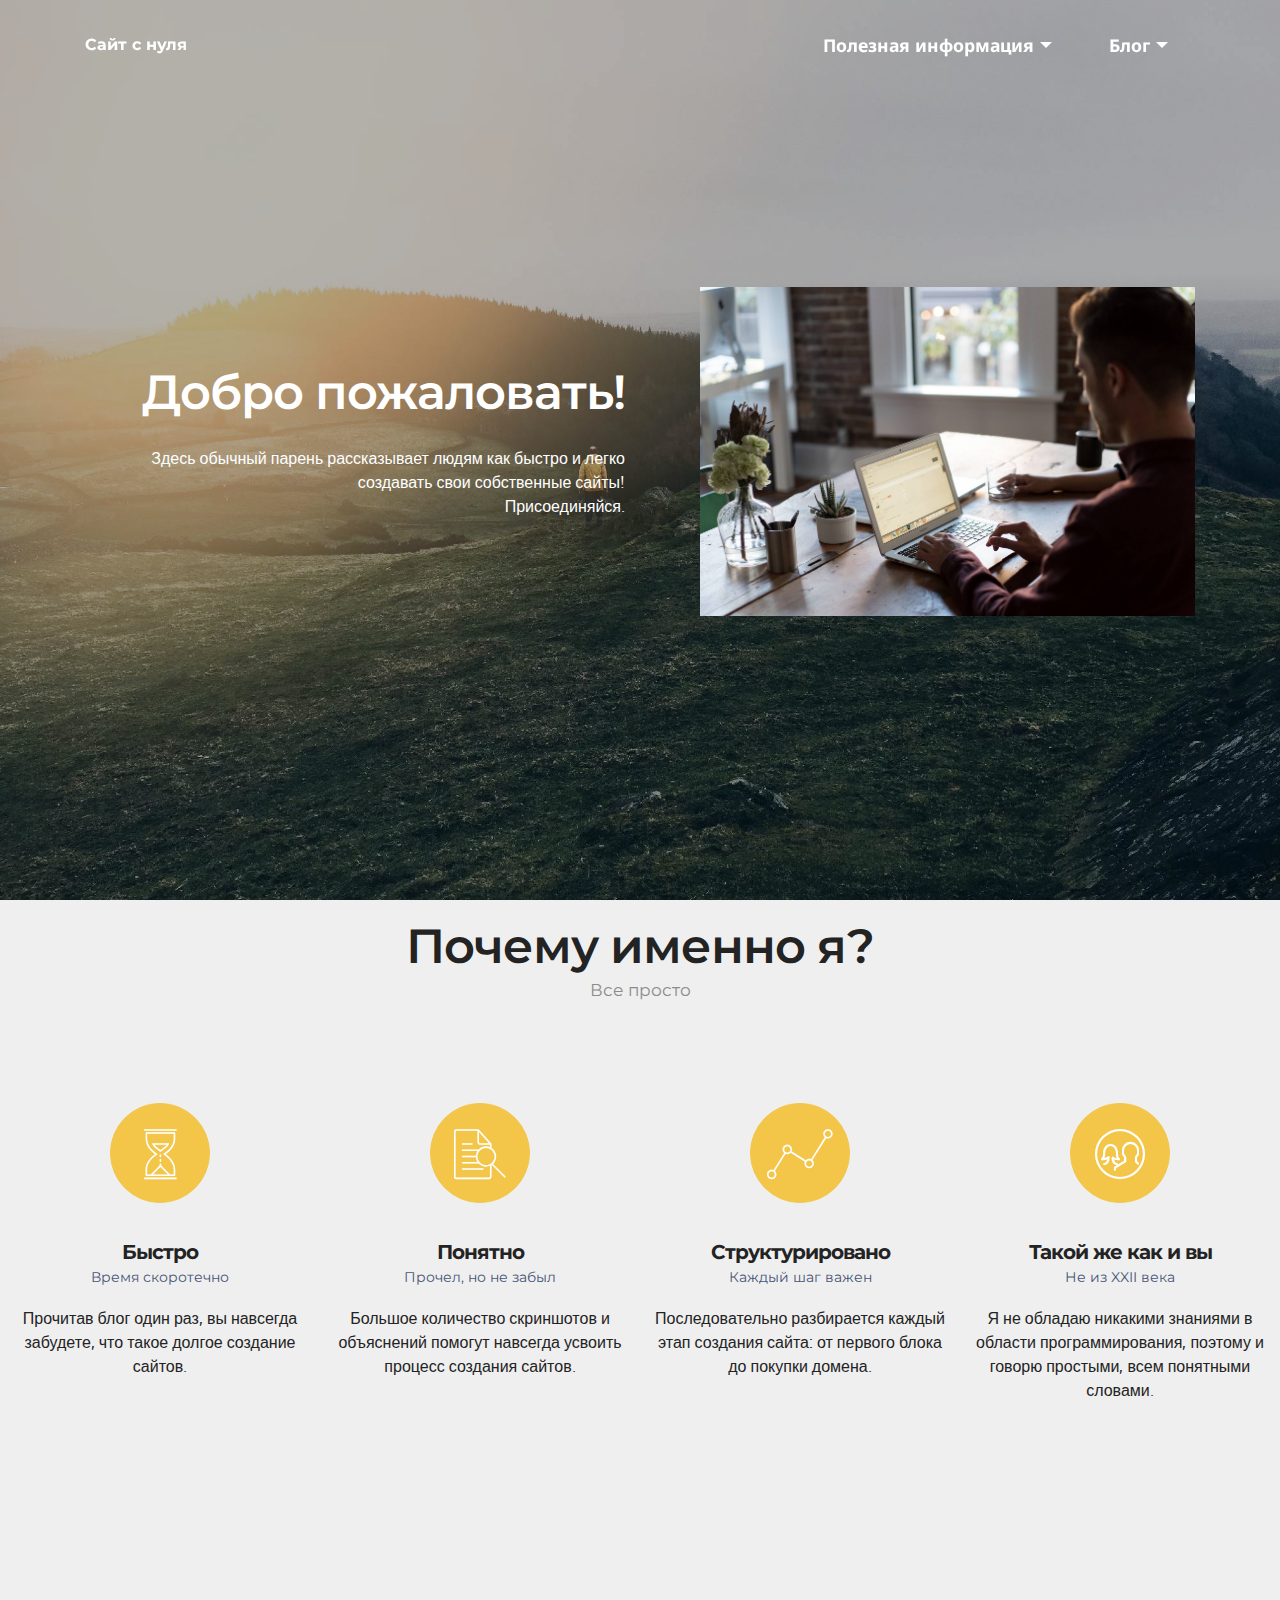
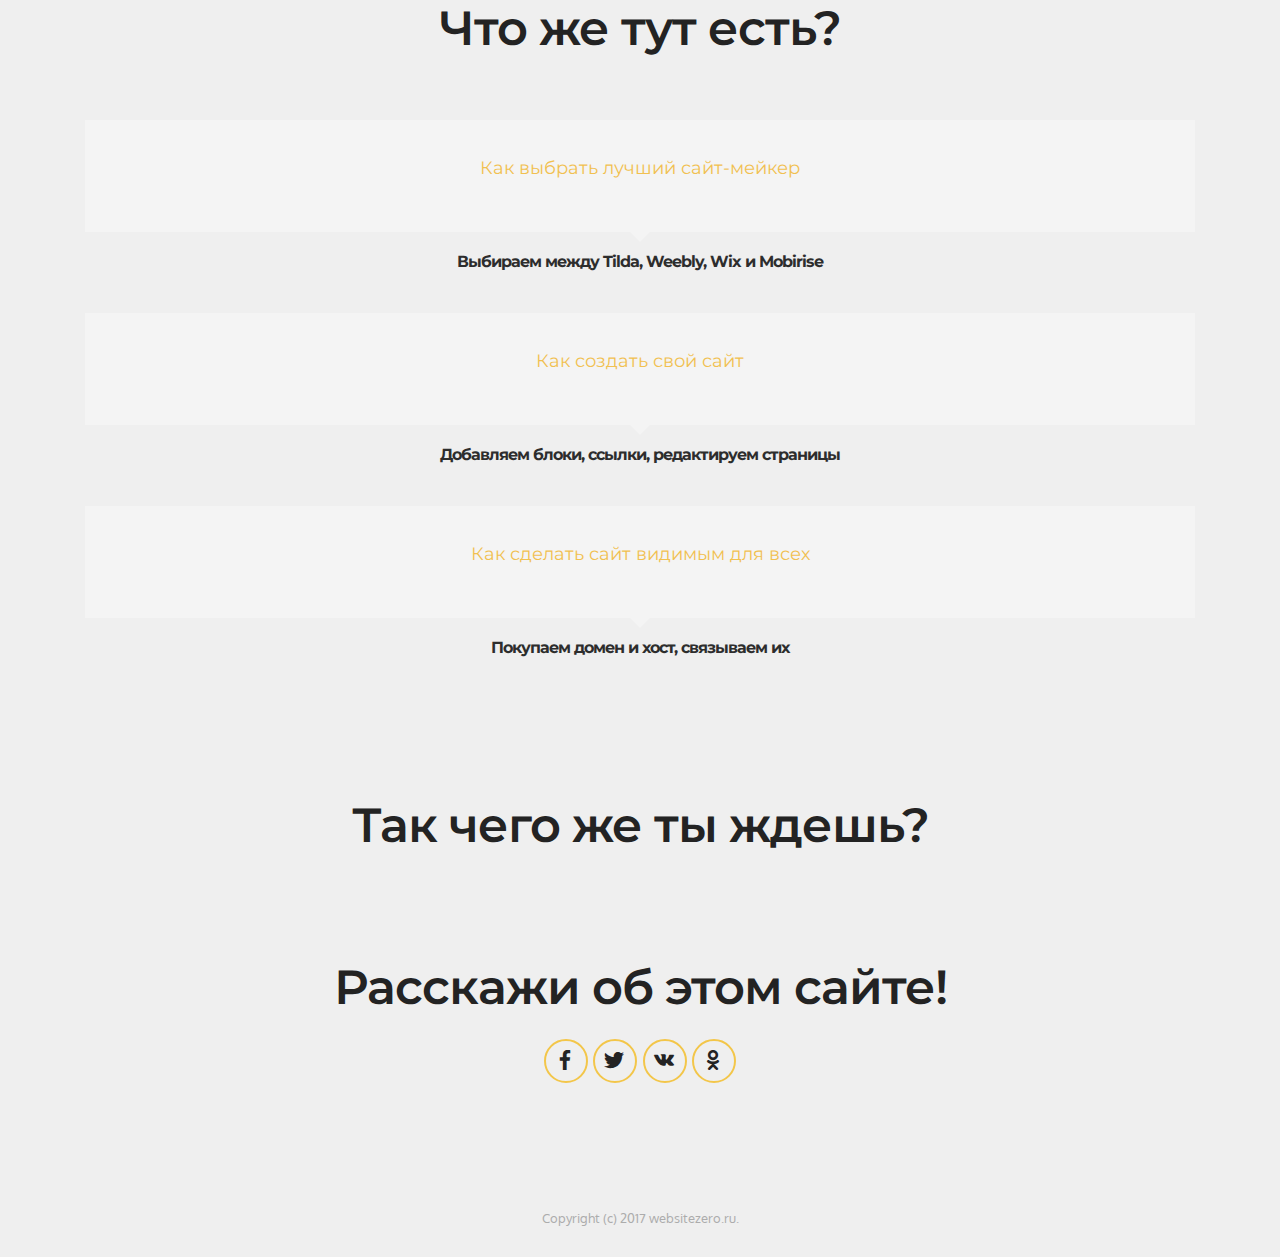
==== commit 117f3814: "create github pages" ====
--- a/index.html
+++ b/index.html
@@ -17,7 +17,6 @@
   <link rel="stylesheet" href="assets/et-line-font-plugin/style.css">
   <link rel="stylesheet" href="assets/tether/tether.min.css">
   <link rel="stylesheet" href="assets/bootstrap/css/bootstrap.min.css">
-  <link rel="stylesheet" href="assets/animate.css/animate.min.css">
   <link rel="stylesheet" href="assets/dropdown/css/style.css">
   <link rel="stylesheet" href="assets/socicon/css/styles.css">
   <link rel="stylesheet" href="assets/theme/css/style.css">
@@ -47,7 +46,7 @@
                         <div class="hamburger-icon"></div>
                     </button>
 
-                    <ul class="nav-dropdown collapse pull-xs-right nav navbar-nav navbar-toggleable-sm" id="exCollapsingNavbar"><li class="nav-item dropdown"><a class="nav-link link dropdown-toggle" href="https://mobirise.com/" data-toggle="dropdown-submenu" aria-expanded="false">Полезная информация</a><div class="dropdown-menu"><a class="dropdown-item" href="https://mobirise.com/" target="_blank">Официалный сайт Mobirise</a><a class="dropdown-item" href="Domens.html">Как выбрать хороший домен</a><a class="dropdown-item" href="Cheapest domens.html">Как подобрать хороший сайт - регистратор</a></div></li><li class="nav-item dropdown open"><a class="nav-link link dropdown-toggle" href="https://mobirise.com/" aria-expanded="true" data-toggle="dropdown-submenu">Блог</a><div class="dropdown-menu"><a class="dropdown-item" href="Introduction.html">Введение</a><a class="dropdown-item" href="Searching.html">Ищем лучший сайт-мейкер</a><a class="dropdown-item" href="Day 2.html">Создаем сам сайт</a><a class="dropdown-item" href="Day 3.html">Выходим в сеть</a></div></li></ul>
+                    <ul class="nav-dropdown collapse pull-xs-right nav navbar-nav navbar-toggleable-sm" id="exCollapsingNavbar"><li class="nav-item dropdown"><a class="nav-link link dropdown-toggle" href="https://mobirise.com/" data-toggle="dropdown-submenu" aria-expanded="false">Полезная информация</a><div class="dropdown-menu"><a class="dropdown-item" href="https://mobirise.com/" target="_blank">Официалный сайт Mobirise</a><a class="dropdown-item" href="Domens.html">Как выбрать хороший домен</a><a class="dropdown-item" href="Cheapest domens.html">Как подобрать хороший сайт - регистратор</a></div></li><li class="nav-item dropdown open"><a class="nav-link link dropdown-toggle" href="https://mobirise.com/" aria-expanded="true" data-toggle="dropdown-submenu">Блог</a><div class="dropdown-menu"><a class="dropdown-item" href="Introduction.html">Введение</a><a class="dropdown-item" href="Searching.html">Ищем лучший сайт-мейкер</a><a class="dropdown-item" href="Day 2.html">Создаем сам сайт</a><a class="dropdown-item" href="Day 3.html">Выходим в сеть</a><a class="dropdown-item" href="Day 4.html">Улучшаем сайт</a></div></li></ul>
                     <button hidden="" class="navbar-toggler navbar-close" type="button" data-toggle="collapse" data-target="#exCollapsingNavbar">
                         <div class="close-icon"></div>
                     </button>
@@ -60,7 +59,7 @@
 
 </section>
 
-<section class="engine"><a rel="external" href="https://mobirise.com">https://mobirise.com/</a></section><section class="mbr-section mbr-section-hero mbr-section-full header2 mbr-parallax-background mbr-after-navbar" id="header2-51" style="background-image: url(assets/images/landscape.jpg);">
+<section class="engine"><a rel="external" href="https://mobirise.com">Mobirise Site Generator</a></section><section class="mbr-section mbr-section-hero mbr-section-full header2 mbr-after-navbar" id="header2-51" style="background-image: url(assets/images/landscape.jpg);">
 
     <div class="mbr-overlay" style="opacity: 0.3; background-color: rgb(0, 0, 0);">
     </div>
@@ -182,7 +181,7 @@
             <div class="container">
                 <div class="row">
                     <div class="col-xs-12 text-xs-center">
-                        <h3 class="mbr-section-title display-2">А что скажут пользователи?</h3>
+                        <h3 class="mbr-section-title display-2">Что же тут есть?</h3>
                         
                     </div>
                 </div>
@@ -197,24 +196,24 @@
                 <div class="col-xs-12">
 
                     <div class="mbr-testimonial card">
-                        <div class="card-block"><p>“Это действительно прекрасный сайт, который помог мне создать html - страницу за 3 минуты (обычно это занимает 2-3 часа) Я надеюсь, что автор продолжит работу и с другими сайт-мейкерами.”</p></div>
+                        <div class="card-block"><p><a href="Searching.html">Как выбрать лучший сайт-мейкер</a></p></div>
                         <div class="mbr-author card-footer">
                             
-                            <div class="mbr-author-name">Александр В.</div>
+                            <div class="mbr-author-name">Выбираем между Tilda, Weebly, Wix и Mobirise</div>
                             
                         </div>
                     </div><div class="mbr-testimonial card">
-                        <div class="card-block"><p>“На первый взгляд, это простое и понятное руководство по сложной теме, однако это не совсем так. Это простое и понятное руководство по простой теме. Благодаря этому блогу теперь я думаю именно так.”</p></div>
+                        <div class="card-block"><p><a href="Day 2.html">Как создать свой сайт</a></p></div>
                         <div class="mbr-author card-footer">
                             
-                            <div class="mbr-author-name">Евгений Б.</div>
+                            <div class="mbr-author-name">Добавляем блоки, ссылки, редактируем страницы</div>
                             
                         </div>
                     </div><div class="mbr-testimonial card">
-                        <div class="card-block"><p>“Работаю дизайнером, и как любому дизайнеру мне требовался собственный сайт, однако я не знала что тут и как. Прочитав блог, создала свой красивый сайт всего за 20 минут. Клиенты в восторге! Спасибо! ”</p></div>
+                        <div class="card-block"><p><a href="Day 3.html">Как сделать сайт видимым для всех</a></p></div>
                         <div class="mbr-author card-footer">
                             
-                            <div class="mbr-author-name">Юлия Ц.</div>
+                            <div class="mbr-author-name">Покупаем домен и хост, связываем их</div>
                             
                         </div>
                     </div>
@@ -280,14 +279,11 @@
   <script src="assets/tether/tether.min.js"></script>
   <script src="assets/bootstrap/js/bootstrap.min.js"></script>
   <script src="assets/smooth-scroll/smooth-scroll.js"></script>
-  <script src="assets/viewport-checker/jquery.viewportchecker.js"></script>
   <script src="assets/dropdown/js/script.min.js"></script>
   <script src="assets/touch-swipe/jquery.touch-swipe.min.js"></script>
-  <script src="assets/jarallax/jarallax.js"></script>
   <script src="assets/social-likes/social-likes.js"></script>
   <script src="assets/theme/js/script.js"></script>
   
   
-  <input name="animation" type="hidden">
-  </body>
+</body>
 </html>--- a/assets/mobirise/css/mbr-additional.css
+++ b/assets/mobirise/css/mbr-additional.css
@@ -1000,6 +1000,25 @@
 #msg-box8-5s p {
   color: #fff;
 }
+#slider2-6c .mbr-section-title,
+#slider2-6c .mbr-section-lead {
+  color: #fff;
+}
+#slider2-6c P {
+  color: #f97352;
+}
+#slider2-71 .mbr-section-title,
+#slider2-71 .mbr-section-lead {
+  color: #fff;
+}
+#slider2-6g .mbr-section-title,
+#slider2-6g .mbr-section-lead {
+  color: #fff;
+}
+#slider2-6u .mbr-section-title,
+#slider2-6u .mbr-section-lead {
+  color: #fff;
+}
 
 #footer1-63 P {
   color: #acacac;
